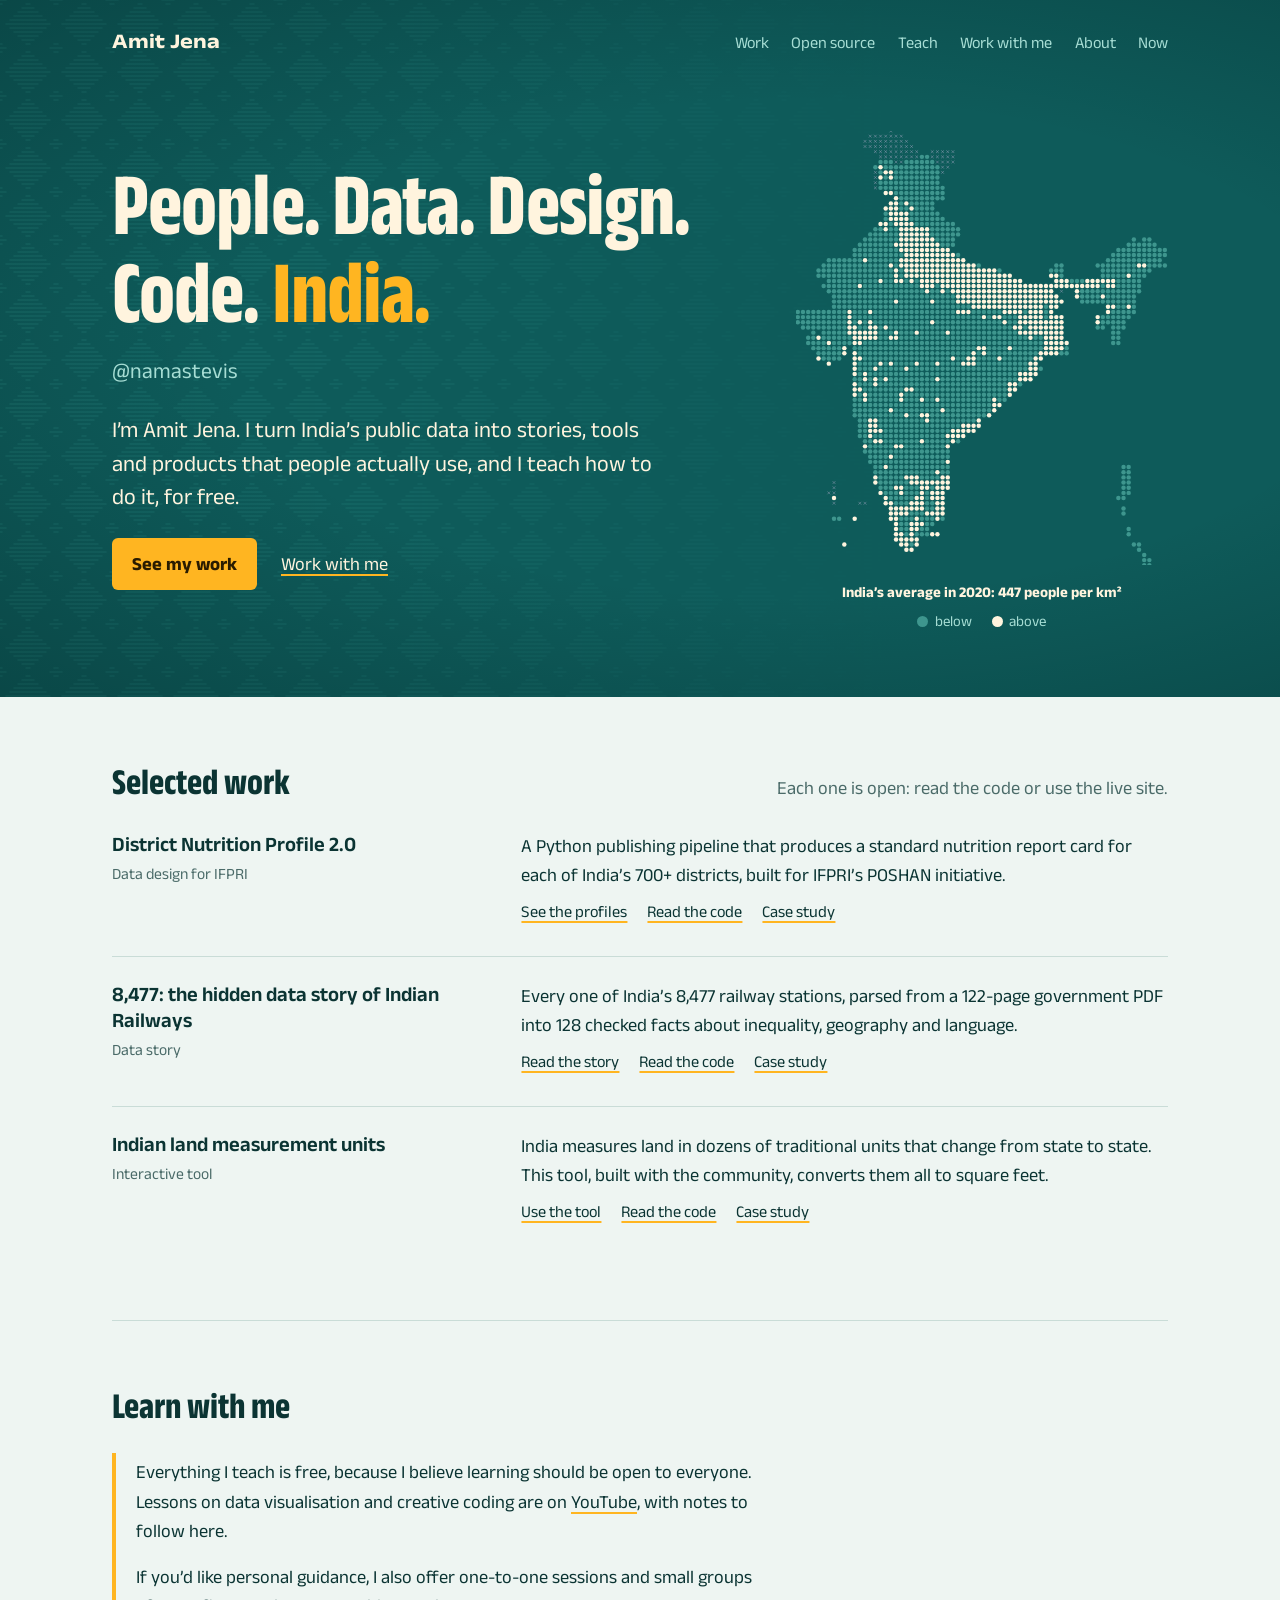
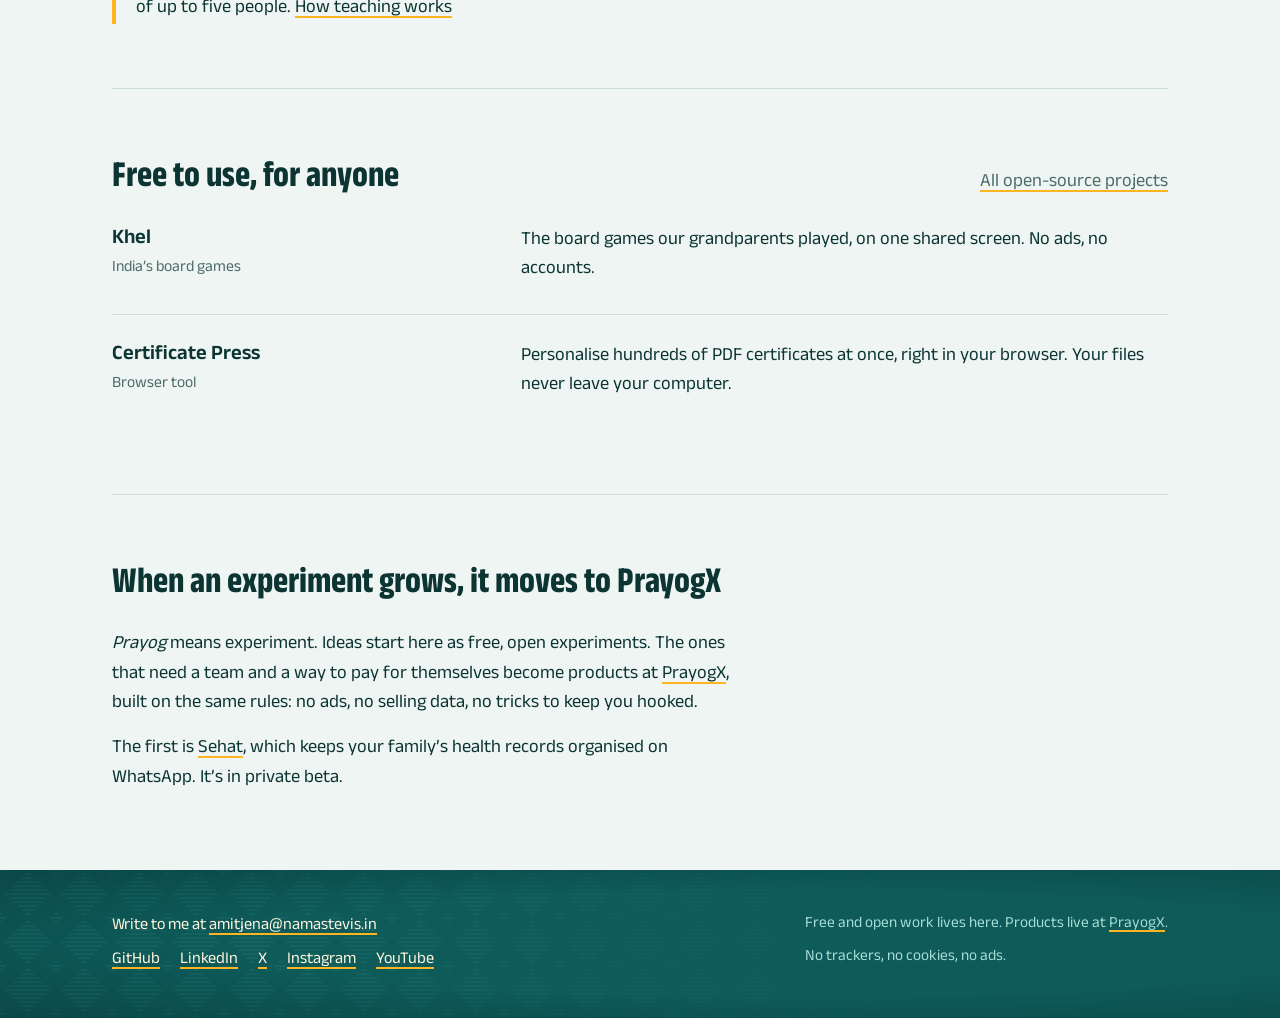
==== index.html @ 18522261 "First version of namastevis.in" ====
<!doctype html>
<html lang="en">
<head>
  <meta charset="utf-8">
  <meta name="viewport" content="width=device-width, initial-scale=1">
  <title>Amit Jena: People. Data. Design. Code. India.</title>
  <meta name="description" content="Amit Jena turns India’s public data into stories, tools and products people use, and teaches how to do it for free.">
  <link rel="canonical" href="https://namastevis.in/">
  <meta property="og:title" content="Amit Jena: People. Data. Design. Code. India.">
  <meta property="og:description" content="Amit Jena turns India’s public data into stories, tools and products people use, and teaches how to do it for free.">
  <meta property="og:type" content="website">
  <meta property="og:url" content="https://namastevis.in/">
  <meta property="og:image" content="https://namastevis.in/og-image.png">
  <meta name="twitter:card" content="summary_large_image">
  <meta name="twitter:site" content="@namastevis">
  <meta name="theme-color" content="#0E5B5A">
  <link rel="icon" href="/favicon.svg" type="image/svg+xml">
  <link rel="preconnect" href="https://fonts.googleapis.com">
  <link rel="preconnect" href="https://fonts.gstatic.com" crossorigin>
  <link href="https://fonts.googleapis.com/css2?family=Anek+Latin:wdth,wght@75..125,300..800&display=swap" rel="stylesheet">
  <link rel="stylesheet" href="/styles.css">
</head>
<body>
  <a class="skip" href="#main">Skip to content</a>
  <div class="band">
    <header class="wrap site-head">
      <a class="wordmark" href="/">Amit Jena</a>
      <nav class="site-nav" aria-label="Main">
      <a href="/work.html">Work</a>
      <a href="/open-source.html">Open source</a>
      <a href="/teach.html">Teach</a>
      <a href="/work-with-me.html">Work with me</a>
      <a href="/about.html">About</a>
      <a href="/now.html">Now</a>
      </nav>
    </header>
    <section class="wrap hero">
      <div>
        <h1>People. Data. Design. Code. <span class="india">India.</span></h1>
        <p class="handle">@namastevis</p>
        <p class="lead">I’m Amit Jena. I turn India’s public data into stories, tools and products that people actually use, and I teach how to do it, for free.</p>
        <p class="actions"><a class="button" href="/work.html">See my work</a> <a href="/work-with-me.html">Work with me</a></p>
      </div>
      <figure class="map-figure">
        <svg class="india-map" viewBox="0 0 2881 3355" role="img" aria-labelledby="map-title map-desc"><title id="map-title">India by population density</title><desc id="map-desc">India drawn as a grid of dots, each 40 by 40 kilometres. Light dots are places more crowded than India's 2020 average of 447 people per square kilometre; darker dots are less crowded. The Gangetic plain forms one long light band, with Kerala, the Tamil Nadu coast and the big cities as light spots elsewhere.</desc><g class="below"><circle cx="974" cy="200" r="17.2"/><circle cx="1014" cy="200" r="17.2"/><circle cx="654" cy="240" r="17.2"/><circle cx="694" cy="240" r="17.2"/><circle cx="734" cy="240" r="17.2"/><circle cx="854" cy="240" r="17.2"/><circle cx="894" cy="240" r="17.2"/><circle cx="934" cy="240" r="17.2"/><circle cx="974" cy="240" r="17.2"/><circle cx="1014" cy="240" r="17.2"/><circle cx="1054" cy="240" r="17.2"/><circle cx="614" cy="280" r="17.2"/><circle cx="694" cy="280" r="17.2"/><circle cx="734" cy="280" r="17.2"/><circle cx="774" cy="280" r="17.2"/><circle cx="814" cy="280" r="17.2"/><circle cx="854" cy="280" r="17.2"/><circle cx="894" cy="280" r="17.2"/><circle cx="934" cy="280" r="17.2"/><circle cx="974" cy="280" r="17.2"/><circle cx="1014" cy="280" r="17.2"/><circle cx="1054" cy="280" r="17.2"/><circle cx="1094" cy="280" r="17.2"/><circle cx="654" cy="320" r="17.2"/><circle cx="774" cy="320" r="17.2"/><circle cx="814" cy="320" r="17.2"/><circle cx="854" cy="320" r="17.2"/><circle cx="894" cy="320" r="17.2"/><circle cx="934" cy="320" r="17.2"/><circle cx="974" cy="320" r="17.2"/><circle cx="1014" cy="320" r="17.2"/><circle cx="1054" cy="320" r="17.2"/><circle cx="1094" cy="320" r="17.2"/><circle cx="694" cy="360" r="17.2"/><circle cx="774" cy="360" r="17.2"/><circle cx="814" cy="360" r="17.2"/><circle cx="854" cy="360" r="17.2"/><circle cx="894" cy="360" r="17.2"/><circle cx="934" cy="360" r="17.2"/><circle cx="974" cy="360" r="17.2"/><circle cx="1014" cy="360" r="17.2"/><circle cx="1054" cy="360" r="17.2"/><circle cx="1094" cy="360" r="17.2"/><circle cx="654" cy="400" r="17.2"/><circle cx="694" cy="400" r="17.2"/><circle cx="734" cy="400" r="17.2"/><circle cx="774" cy="400" r="17.2"/><circle cx="814" cy="400" r="17.2"/><circle cx="854" cy="400" r="17.2"/><circle cx="894" cy="400" r="17.2"/><circle cx="934" cy="400" r="17.2"/><circle cx="974" cy="400" r="17.2"/><circle cx="1014" cy="400" r="17.2"/><circle cx="1054" cy="400" r="17.2"/><circle cx="1094" cy="400" r="17.2"/><circle cx="654" cy="440" r="17.2"/><circle cx="694" cy="440" r="17.2"/><circle cx="734" cy="440" r="17.2"/><circle cx="774" cy="440" r="17.2"/><circle cx="814" cy="440" r="17.2"/><circle cx="854" cy="440" r="17.2"/><circle cx="894" cy="440" r="17.2"/><circle cx="934" cy="440" r="17.2"/><circle cx="974" cy="440" r="17.2"/><circle cx="1014" cy="440" r="17.2"/><circle cx="1054" cy="440" r="17.2"/><circle cx="1094" cy="440" r="17.2"/><circle cx="1134" cy="440" r="17.2"/><circle cx="774" cy="480" r="17.2"/><circle cx="814" cy="480" r="17.2"/><circle cx="854" cy="480" r="17.2"/><circle cx="894" cy="480" r="17.2"/><circle cx="934" cy="480" r="17.2"/><circle cx="974" cy="480" r="17.2"/><circle cx="1014" cy="480" r="17.2"/><circle cx="1054" cy="480" r="17.2"/><circle cx="1094" cy="480" r="17.2"/><circle cx="1134" cy="480" r="17.2"/><circle cx="814" cy="520" r="17.2"/><circle cx="854" cy="520" r="17.2"/><circle cx="894" cy="520" r="17.2"/><circle cx="934" cy="520" r="17.2"/><circle cx="974" cy="520" r="17.2"/><circle cx="1014" cy="520" r="17.2"/><circle cx="1054" cy="520" r="17.2"/><circle cx="1094" cy="520" r="17.2"/><circle cx="1134" cy="520" r="17.2"/><circle cx="814" cy="560" r="17.2"/><circle cx="894" cy="560" r="17.2"/><circle cx="934" cy="560" r="17.2"/><circle cx="974" cy="560" r="17.2"/><circle cx="1014" cy="560" r="17.2"/><circle cx="1054" cy="560" r="17.2"/><circle cx="814" cy="600" r="17.2"/><circle cx="854" cy="600" r="17.2"/><circle cx="934" cy="600" r="17.2"/><circle cx="974" cy="600" r="17.2"/><circle cx="1014" cy="600" r="17.2"/><circle cx="1054" cy="600" r="17.2"/><circle cx="694" cy="640" r="17.2"/><circle cx="894" cy="640" r="17.2"/><circle cx="934" cy="640" r="17.2"/><circle cx="974" cy="640" r="17.2"/><circle cx="1014" cy="640" r="17.2"/><circle cx="1054" cy="640" r="17.2"/><circle cx="1094" cy="640" r="17.2"/><circle cx="694" cy="680" r="17.2"/><circle cx="894" cy="680" r="17.2"/><circle cx="934" cy="680" r="17.2"/><circle cx="974" cy="680" r="17.2"/><circle cx="1014" cy="680" r="17.2"/><circle cx="1054" cy="680" r="17.2"/><circle cx="1094" cy="680" r="17.2"/><circle cx="1134" cy="680" r="17.2"/><circle cx="734" cy="720" r="17.2"/><circle cx="934" cy="720" r="17.2"/><circle cx="974" cy="720" r="17.2"/><circle cx="1014" cy="720" r="17.2"/><circle cx="1054" cy="720" r="17.2"/><circle cx="1094" cy="720" r="17.2"/><circle cx="1134" cy="720" r="17.2"/><circle cx="1174" cy="720" r="17.2"/><circle cx="1214" cy="720" r="17.2"/><circle cx="614" cy="760" r="17.2"/><circle cx="654" cy="760" r="17.2"/><circle cx="734" cy="760" r="17.2"/><circle cx="774" cy="760" r="17.2"/><circle cx="1054" cy="760" r="17.2"/><circle cx="1094" cy="760" r="17.2"/><circle cx="1134" cy="760" r="17.2"/><circle cx="1174" cy="760" r="17.2"/><circle cx="1214" cy="760" r="17.2"/><circle cx="1254" cy="760" r="17.2"/><circle cx="574" cy="800" r="17.2"/><circle cx="614" cy="800" r="17.2"/><circle cx="654" cy="800" r="17.2"/><circle cx="694" cy="800" r="17.2"/><circle cx="734" cy="800" r="17.2"/><circle cx="774" cy="800" r="17.2"/><circle cx="1054" cy="800" r="17.2"/><circle cx="1094" cy="800" r="17.2"/><circle cx="1134" cy="800" r="17.2"/><circle cx="1174" cy="800" r="17.2"/><circle cx="1214" cy="800" r="17.2"/><circle cx="1254" cy="800" r="17.2"/><circle cx="534" cy="840" r="17.2"/><circle cx="574" cy="840" r="17.2"/><circle cx="614" cy="840" r="17.2"/><circle cx="654" cy="840" r="17.2"/><circle cx="694" cy="840" r="17.2"/><circle cx="734" cy="840" r="17.2"/><circle cx="774" cy="840" r="17.2"/><circle cx="1094" cy="840" r="17.2"/><circle cx="1134" cy="840" r="17.2"/><circle cx="1174" cy="840" r="17.2"/><circle cx="1214" cy="840" r="17.2"/><circle cx="2614" cy="840" r="17.2"/><circle cx="2694" cy="840" r="17.2"/><circle cx="2734" cy="840" r="17.2"/><circle cx="494" cy="880" r="17.2"/><circle cx="534" cy="880" r="17.2"/><circle cx="574" cy="880" r="17.2"/><circle cx="614" cy="880" r="17.2"/><circle cx="654" cy="880" r="17.2"/><circle cx="694" cy="880" r="17.2"/><circle cx="734" cy="880" r="17.2"/><circle cx="1134" cy="880" r="17.2"/><circle cx="1174" cy="880" r="17.2"/><circle cx="1214" cy="880" r="17.2"/><circle cx="2574" cy="880" r="17.2"/><circle cx="2614" cy="880" r="17.2"/><circle cx="2654" cy="880" r="17.2"/><circle cx="2694" cy="880" r="17.2"/><circle cx="2734" cy="880" r="17.2"/><circle cx="2774" cy="880" r="17.2"/><circle cx="454" cy="920" r="17.2"/><circle cx="494" cy="920" r="17.2"/><circle cx="534" cy="920" r="17.2"/><circle cx="574" cy="920" r="17.2"/><circle cx="614" cy="920" r="17.2"/><circle cx="654" cy="920" r="17.2"/><circle cx="694" cy="920" r="17.2"/><circle cx="734" cy="920" r="17.2"/><circle cx="774" cy="920" r="17.2"/><circle cx="2494" cy="920" r="17.2"/><circle cx="2534" cy="920" r="17.2"/><circle cx="2574" cy="920" r="17.2"/><circle cx="2614" cy="920" r="17.2"/><circle cx="2654" cy="920" r="17.2"/><circle cx="2694" cy="920" r="17.2"/><circle cx="2734" cy="920" r="17.2"/><circle cx="2774" cy="920" r="17.2"/><circle cx="2814" cy="920" r="17.2"/><circle cx="2854" cy="920" r="17.2"/><circle cx="454" cy="960" r="17.2"/><circle cx="494" cy="960" r="17.2"/><circle cx="534" cy="960" r="17.2"/><circle cx="574" cy="960" r="17.2"/><circle cx="614" cy="960" r="17.2"/><circle cx="654" cy="960" r="17.2"/><circle cx="694" cy="960" r="17.2"/><circle cx="734" cy="960" r="17.2"/><circle cx="774" cy="960" r="17.2"/><circle cx="814" cy="960" r="17.2"/><circle cx="1254" cy="960" r="17.2"/><circle cx="2454" cy="960" r="17.2"/><circle cx="2494" cy="960" r="17.2"/><circle cx="2534" cy="960" r="17.2"/><circle cx="2574" cy="960" r="17.2"/><circle cx="2614" cy="960" r="17.2"/><circle cx="2654" cy="960" r="17.2"/><circle cx="2694" cy="960" r="17.2"/><circle cx="2734" cy="960" r="17.2"/><circle cx="2774" cy="960" r="17.2"/><circle cx="2814" cy="960" r="17.2"/><circle cx="2854" cy="960" r="17.2"/><circle cx="254" cy="1000" r="17.2"/><circle cx="294" cy="1000" r="17.2"/><circle cx="334" cy="1000" r="17.2"/><circle cx="374" cy="1000" r="17.2"/><circle cx="414" cy="1000" r="17.2"/><circle cx="454" cy="1000" r="17.2"/><circle cx="494" cy="1000" r="17.2"/><circle cx="574" cy="1000" r="17.2"/><circle cx="614" cy="1000" r="17.2"/><circle cx="654" cy="1000" r="17.2"/><circle cx="694" cy="1000" r="17.2"/><circle cx="734" cy="1000" r="17.2"/><circle cx="774" cy="1000" r="17.2"/><circle cx="2414" cy="1000" r="17.2"/><circle cx="2454" cy="1000" r="17.2"/><circle cx="2494" cy="1000" r="17.2"/><circle cx="2534" cy="1000" r="17.2"/><circle cx="2574" cy="1000" r="17.2"/><circle cx="2614" cy="1000" r="17.2"/><circle cx="2654" cy="1000" r="17.2"/><circle cx="2694" cy="1000" r="17.2"/><circle cx="2734" cy="1000" r="17.2"/><circle cx="2774" cy="1000" r="17.2"/><circle cx="2814" cy="1000" r="17.2"/><circle cx="214" cy="1040" r="17.2"/><circle cx="254" cy="1040" r="17.2"/><circle cx="294" cy="1040" r="17.2"/><circle cx="334" cy="1040" r="17.2"/><circle cx="374" cy="1040" r="17.2"/><circle cx="414" cy="1040" r="17.2"/><circle cx="454" cy="1040" r="17.2"/><circle cx="494" cy="1040" r="17.2"/><circle cx="534" cy="1040" r="17.2"/><circle cx="574" cy="1040" r="17.2"/><circle cx="614" cy="1040" r="17.2"/><circle cx="654" cy="1040" r="17.2"/><circle cx="694" cy="1040" r="17.2"/><circle cx="774" cy="1040" r="17.2"/><circle cx="1414" cy="1040" r="17.2"/><circle cx="2014" cy="1040" r="17.2"/><circle cx="2054" cy="1040" r="17.2"/><circle cx="2334" cy="1040" r="17.2"/><circle cx="2374" cy="1040" r="17.2"/><circle cx="2414" cy="1040" r="17.2"/><circle cx="2454" cy="1040" r="17.2"/><circle cx="2494" cy="1040" r="17.2"/><circle cx="2534" cy="1040" r="17.2"/><circle cx="2574" cy="1040" r="17.2"/><circle cx="2614" cy="1040" r="17.2"/><circle cx="2734" cy="1040" r="17.2"/><circle cx="2774" cy="1040" r="17.2"/><circle cx="2814" cy="1040" r="17.2"/><circle cx="2854" cy="1040" r="17.2"/><circle cx="174" cy="1080" r="17.2"/><circle cx="214" cy="1080" r="17.2"/><circle cx="254" cy="1080" r="17.2"/><circle cx="294" cy="1080" r="17.2"/><circle cx="334" cy="1080" r="17.2"/><circle cx="374" cy="1080" r="17.2"/><circle cx="414" cy="1080" r="17.2"/><circle cx="454" cy="1080" r="17.2"/><circle cx="494" cy="1080" r="17.2"/><circle cx="534" cy="1080" r="17.2"/><circle cx="574" cy="1080" r="17.2"/><circle cx="614" cy="1080" r="17.2"/><circle cx="654" cy="1080" r="17.2"/><circle cx="694" cy="1080" r="17.2"/><circle cx="734" cy="1080" r="17.2"/><circle cx="814" cy="1080" r="17.2"/><circle cx="1574" cy="1080" r="17.2"/><circle cx="1974" cy="1080" r="17.2"/><circle cx="2014" cy="1080" r="17.2"/><circle cx="2054" cy="1080" r="17.2"/><circle cx="2374" cy="1080" r="17.2"/><circle cx="2414" cy="1080" r="17.2"/><circle cx="2454" cy="1080" r="17.2"/><circle cx="2494" cy="1080" r="17.2"/><circle cx="2534" cy="1080" r="17.2"/><circle cx="2574" cy="1080" r="17.2"/><circle cx="2614" cy="1080" r="17.2"/><circle cx="2654" cy="1080" r="17.2"/><circle cx="2694" cy="1080" r="17.2"/><circle cx="2734" cy="1080" r="17.2"/><circle cx="174" cy="1120" r="17.2"/><circle cx="214" cy="1120" r="17.2"/><circle cx="254" cy="1120" r="17.2"/><circle cx="294" cy="1120" r="17.2"/><circle cx="334" cy="1120" r="17.2"/><circle cx="374" cy="1120" r="17.2"/><circle cx="414" cy="1120" r="17.2"/><circle cx="454" cy="1120" r="17.2"/><circle cx="494" cy="1120" r="17.2"/><circle cx="534" cy="1120" r="17.2"/><circle cx="574" cy="1120" r="17.2"/><circle cx="614" cy="1120" r="17.2"/><circle cx="654" cy="1120" r="17.2"/><circle cx="694" cy="1120" r="17.2"/><circle cx="734" cy="1120" r="17.2"/><circle cx="814" cy="1120" r="17.2"/><circle cx="2054" cy="1120" r="17.2"/><circle cx="2374" cy="1120" r="17.2"/><circle cx="2414" cy="1120" r="17.2"/><circle cx="2454" cy="1120" r="17.2"/><circle cx="2494" cy="1120" r="17.2"/><circle cx="2534" cy="1120" r="17.2"/><circle cx="2614" cy="1120" r="17.2"/><circle cx="2654" cy="1120" r="17.2"/><circle cx="2694" cy="1120" r="17.2"/><circle cx="254" cy="1160" r="17.2"/><circle cx="294" cy="1160" r="17.2"/><circle cx="334" cy="1160" r="17.2"/><circle cx="374" cy="1160" r="17.2"/><circle cx="414" cy="1160" r="17.2"/><circle cx="454" cy="1160" r="17.2"/><circle cx="494" cy="1160" r="17.2"/><circle cx="534" cy="1160" r="17.2"/><circle cx="574" cy="1160" r="17.2"/><circle cx="614" cy="1160" r="17.2"/><circle cx="694" cy="1160" r="17.2"/><circle cx="734" cy="1160" r="17.2"/><circle cx="854" cy="1160" r="17.2"/><circle cx="934" cy="1160" r="17.2"/><circle cx="2134" cy="1160" r="17.2"/><circle cx="2174" cy="1160" r="17.2"/><circle cx="2214" cy="1160" r="17.2"/><circle cx="2494" cy="1160" r="17.2"/><circle cx="2534" cy="1160" r="17.2"/><circle cx="2574" cy="1160" r="17.2"/><circle cx="2614" cy="1160" r="17.2"/><circle cx="2654" cy="1160" r="17.2"/><circle cx="214" cy="1200" r="17.2"/><circle cx="254" cy="1200" r="17.2"/><circle cx="294" cy="1200" r="17.2"/><circle cx="334" cy="1200" r="17.2"/><circle cx="374" cy="1200" r="17.2"/><circle cx="414" cy="1200" r="17.2"/><circle cx="454" cy="1200" r="17.2"/><circle cx="534" cy="1200" r="17.2"/><circle cx="574" cy="1200" r="17.2"/><circle cx="614" cy="1200" r="17.2"/><circle cx="654" cy="1200" r="17.2"/><circle cx="694" cy="1200" r="17.2"/><circle cx="734" cy="1200" r="17.2"/><circle cx="774" cy="1200" r="17.2"/><circle cx="814" cy="1200" r="17.2"/><circle cx="854" cy="1200" r="17.2"/><circle cx="894" cy="1200" r="17.2"/><circle cx="934" cy="1200" r="17.2"/><circle cx="1094" cy="1200" r="17.2"/><circle cx="2374" cy="1200" r="17.2"/><circle cx="2494" cy="1200" r="17.2"/><circle cx="2534" cy="1200" r="17.2"/><circle cx="2574" cy="1200" r="17.2"/><circle cx="2614" cy="1200" r="17.2"/><circle cx="2654" cy="1200" r="17.2"/><circle cx="254" cy="1240" r="17.2"/><circle cx="294" cy="1240" r="17.2"/><circle cx="334" cy="1240" r="17.2"/><circle cx="374" cy="1240" r="17.2"/><circle cx="414" cy="1240" r="17.2"/><circle cx="454" cy="1240" r="17.2"/><circle cx="494" cy="1240" r="17.2"/><circle cx="534" cy="1240" r="17.2"/><circle cx="574" cy="1240" r="17.2"/><circle cx="614" cy="1240" r="17.2"/><circle cx="654" cy="1240" r="17.2"/><circle cx="694" cy="1240" r="17.2"/><circle cx="734" cy="1240" r="17.2"/><circle cx="774" cy="1240" r="17.2"/><circle cx="814" cy="1240" r="17.2"/><circle cx="854" cy="1240" r="17.2"/><circle cx="894" cy="1240" r="17.2"/><circle cx="934" cy="1240" r="17.2"/><circle cx="974" cy="1240" r="17.2"/><circle cx="1054" cy="1240" r="17.2"/><circle cx="1094" cy="1240" r="17.2"/><circle cx="1174" cy="1240" r="17.2"/><circle cx="2214" cy="1240" r="17.2"/><circle cx="2254" cy="1240" r="17.2"/><circle cx="2294" cy="1240" r="17.2"/><circle cx="2334" cy="1240" r="17.2"/><circle cx="2374" cy="1240" r="17.2"/><circle cx="2414" cy="1240" r="17.2"/><circle cx="2454" cy="1240" r="17.2"/><circle cx="2494" cy="1240" r="17.2"/><circle cx="2534" cy="1240" r="17.2"/><circle cx="2574" cy="1240" r="17.2"/><circle cx="2614" cy="1240" r="17.2"/><circle cx="2654" cy="1240" r="17.2"/><circle cx="294" cy="1280" r="17.2"/><circle cx="334" cy="1280" r="17.2"/><circle cx="374" cy="1280" r="17.2"/><circle cx="414" cy="1280" r="17.2"/><circle cx="454" cy="1280" r="17.2"/><circle cx="494" cy="1280" r="17.2"/><circle cx="534" cy="1280" r="17.2"/><circle cx="574" cy="1280" r="17.2"/><circle cx="614" cy="1280" r="17.2"/><circle cx="654" cy="1280" r="17.2"/><circle cx="694" cy="1280" r="17.2"/><circle cx="734" cy="1280" r="17.2"/><circle cx="774" cy="1280" r="17.2"/><circle cx="814" cy="1280" r="17.2"/><circle cx="854" cy="1280" r="17.2"/><circle cx="894" cy="1280" r="17.2"/><circle cx="934" cy="1280" r="17.2"/><circle cx="974" cy="1280" r="17.2"/><circle cx="1014" cy="1280" r="17.2"/><circle cx="1054" cy="1280" r="17.2"/><circle cx="1094" cy="1280" r="17.2"/><circle cx="1134" cy="1280" r="17.2"/><circle cx="1174" cy="1280" r="17.2"/><circle cx="1214" cy="1280" r="17.2"/><circle cx="2214" cy="1280" r="17.2"/><circle cx="2254" cy="1280" r="17.2"/><circle cx="2294" cy="1280" r="17.2"/><circle cx="2334" cy="1280" r="17.2"/><circle cx="2414" cy="1280" r="17.2"/><circle cx="2454" cy="1280" r="17.2"/><circle cx="2494" cy="1280" r="17.2"/><circle cx="2534" cy="1280" r="17.2"/><circle cx="2574" cy="1280" r="17.2"/><circle cx="2614" cy="1280" r="17.2"/><circle cx="294" cy="1320" r="17.2"/><circle cx="334" cy="1320" r="17.2"/><circle cx="374" cy="1320" r="17.2"/><circle cx="414" cy="1320" r="17.2"/><circle cx="454" cy="1320" r="17.2"/><circle cx="494" cy="1320" r="17.2"/><circle cx="534" cy="1320" r="17.2"/><circle cx="574" cy="1320" r="17.2"/><circle cx="614" cy="1320" r="17.2"/><circle cx="654" cy="1320" r="17.2"/><circle cx="694" cy="1320" r="17.2"/><circle cx="734" cy="1320" r="17.2"/><circle cx="814" cy="1320" r="17.2"/><circle cx="854" cy="1320" r="17.2"/><circle cx="894" cy="1320" r="17.2"/><circle cx="934" cy="1320" r="17.2"/><circle cx="974" cy="1320" r="17.2"/><circle cx="1014" cy="1320" r="17.2"/><circle cx="1094" cy="1320" r="17.2"/><circle cx="1134" cy="1320" r="17.2"/><circle cx="1174" cy="1320" r="17.2"/><circle cx="1214" cy="1320" r="17.2"/><circle cx="2214" cy="1320" r="17.2"/><circle cx="2254" cy="1320" r="17.2"/><circle cx="2294" cy="1320" r="17.2"/><circle cx="2334" cy="1320" r="17.2"/><circle cx="2374" cy="1320" r="17.2"/><circle cx="2414" cy="1320" r="17.2"/><circle cx="2454" cy="1320" r="17.2"/><circle cx="2494" cy="1320" r="17.2"/><circle cx="2534" cy="1320" r="17.2"/><circle cx="2574" cy="1320" r="17.2"/><circle cx="2614" cy="1320" r="17.2"/><circle cx="294" cy="1360" r="17.2"/><circle cx="334" cy="1360" r="17.2"/><circle cx="374" cy="1360" r="17.2"/><circle cx="414" cy="1360" r="17.2"/><circle cx="454" cy="1360" r="17.2"/><circle cx="494" cy="1360" r="17.2"/><circle cx="534" cy="1360" r="17.2"/><circle cx="574" cy="1360" r="17.2"/><circle cx="614" cy="1360" r="17.2"/><circle cx="654" cy="1360" r="17.2"/><circle cx="694" cy="1360" r="17.2"/><circle cx="734" cy="1360" r="17.2"/><circle cx="774" cy="1360" r="17.2"/><circle cx="814" cy="1360" r="17.2"/><circle cx="854" cy="1360" r="17.2"/><circle cx="894" cy="1360" r="17.2"/><circle cx="934" cy="1360" r="17.2"/><circle cx="974" cy="1360" r="17.2"/><circle cx="1014" cy="1360" r="17.2"/><circle cx="1054" cy="1360" r="17.2"/><circle cx="1094" cy="1360" r="17.2"/><circle cx="1134" cy="1360" r="17.2"/><circle cx="1174" cy="1360" r="17.2"/><circle cx="1214" cy="1360" r="17.2"/><circle cx="1254" cy="1360" r="17.2"/><circle cx="1294" cy="1360" r="17.2"/><circle cx="1334" cy="1360" r="17.2"/><circle cx="1934" cy="1360" r="17.2"/><circle cx="2494" cy="1360" r="17.2"/><circle cx="2534" cy="1360" r="17.2"/><circle cx="2614" cy="1360" r="17.2"/><circle cx="14" cy="1400" r="17.2"/><circle cx="54" cy="1400" r="17.2"/><circle cx="94" cy="1400" r="17.2"/><circle cx="134" cy="1400" r="17.2"/><circle cx="174" cy="1400" r="17.2"/><circle cx="214" cy="1400" r="17.2"/><circle cx="254" cy="1400" r="17.2"/><circle cx="294" cy="1400" r="17.2"/><circle cx="334" cy="1400" r="17.2"/><circle cx="374" cy="1400" r="17.2"/><circle cx="454" cy="1400" r="17.2"/><circle cx="494" cy="1400" r="17.2"/><circle cx="534" cy="1400" r="17.2"/><circle cx="614" cy="1400" r="17.2"/><circle cx="654" cy="1400" r="17.2"/><circle cx="694" cy="1400" r="17.2"/><circle cx="734" cy="1400" r="17.2"/><circle cx="774" cy="1400" r="17.2"/><circle cx="814" cy="1400" r="17.2"/><circle cx="854" cy="1400" r="17.2"/><circle cx="894" cy="1400" r="17.2"/><circle cx="934" cy="1400" r="17.2"/><circle cx="974" cy="1400" r="17.2"/><circle cx="1014" cy="1400" r="17.2"/><circle cx="1054" cy="1400" r="17.2"/><circle cx="1094" cy="1400" r="17.2"/><circle cx="1134" cy="1400" r="17.2"/><circle cx="1174" cy="1400" r="17.2"/><circle cx="1214" cy="1400" r="17.2"/><circle cx="1374" cy="1400" r="17.2"/><circle cx="1414" cy="1400" r="17.2"/><circle cx="1454" cy="1400" r="17.2"/><circle cx="1494" cy="1400" r="17.2"/><circle cx="1534" cy="1400" r="17.2"/><circle cx="1574" cy="1400" r="17.2"/><circle cx="1774" cy="1400" r="17.2"/><circle cx="1934" cy="1400" r="17.2"/><circle cx="2454" cy="1400" r="17.2"/><circle cx="2494" cy="1400" r="17.2"/><circle cx="2534" cy="1400" r="17.2"/><circle cx="2574" cy="1400" r="17.2"/><circle cx="2614" cy="1400" r="17.2"/><circle cx="14" cy="1440" r="17.2"/><circle cx="54" cy="1440" r="17.2"/><circle cx="94" cy="1440" r="17.2"/><circle cx="134" cy="1440" r="17.2"/><circle cx="174" cy="1440" r="17.2"/><circle cx="214" cy="1440" r="17.2"/><circle cx="254" cy="1440" r="17.2"/><circle cx="294" cy="1440" r="17.2"/><circle cx="334" cy="1440" r="17.2"/><circle cx="374" cy="1440" r="17.2"/><circle cx="454" cy="1440" r="17.2"/><circle cx="494" cy="1440" r="17.2"/><circle cx="534" cy="1440" r="17.2"/><circle cx="574" cy="1440" r="17.2"/><circle cx="614" cy="1440" r="17.2"/><circle cx="654" cy="1440" r="17.2"/><circle cx="694" cy="1440" r="17.2"/><circle cx="734" cy="1440" r="17.2"/><circle cx="774" cy="1440" r="17.2"/><circle cx="814" cy="1440" r="17.2"/><circle cx="854" cy="1440" r="17.2"/><circle cx="894" cy="1440" r="17.2"/><circle cx="934" cy="1440" r="17.2"/><circle cx="974" cy="1440" r="17.2"/><circle cx="1014" cy="1440" r="17.2"/><circle cx="1054" cy="1440" r="17.2"/><circle cx="1094" cy="1440" r="17.2"/><circle cx="1134" cy="1440" r="17.2"/><circle cx="1174" cy="1440" r="17.2"/><circle cx="1214" cy="1440" r="17.2"/><circle cx="1254" cy="1440" r="17.2"/><circle cx="1294" cy="1440" r="17.2"/><circle cx="1334" cy="1440" r="17.2"/><circle cx="1374" cy="1440" r="17.2"/><circle cx="1414" cy="1440" r="17.2"/><circle cx="1494" cy="1440" r="17.2"/><circle cx="1614" cy="1440" r="17.2"/><circle cx="1654" cy="1440" r="17.2"/><circle cx="1694" cy="1440" r="17.2"/><circle cx="1934" cy="1440" r="17.2"/><circle cx="2374" cy="1440" r="17.2"/><circle cx="2414" cy="1440" r="17.2"/><circle cx="2454" cy="1440" r="17.2"/><circle cx="2494" cy="1440" r="17.2"/><circle cx="2534" cy="1440" r="17.2"/><circle cx="2574" cy="1440" r="17.2"/><circle cx="14" cy="1480" r="17.2"/><circle cx="54" cy="1480" r="17.2"/><circle cx="94" cy="1480" r="17.2"/><circle cx="134" cy="1480" r="17.2"/><circle cx="174" cy="1480" r="17.2"/><circle cx="214" cy="1480" r="17.2"/><circle cx="254" cy="1480" r="17.2"/><circle cx="294" cy="1480" r="17.2"/><circle cx="334" cy="1480" r="17.2"/><circle cx="374" cy="1480" r="17.2"/><circle cx="454" cy="1480" r="17.2"/><circle cx="534" cy="1480" r="17.2"/><circle cx="614" cy="1480" r="17.2"/><circle cx="654" cy="1480" r="17.2"/><circle cx="694" cy="1480" r="17.2"/><circle cx="734" cy="1480" r="17.2"/><circle cx="774" cy="1480" r="17.2"/><circle cx="814" cy="1480" r="17.2"/><circle cx="854" cy="1480" r="17.2"/><circle cx="894" cy="1480" r="17.2"/><circle cx="934" cy="1480" r="17.2"/><circle cx="974" cy="1480" r="17.2"/><circle cx="1014" cy="1480" r="17.2"/><circle cx="1094" cy="1480" r="17.2"/><circle cx="1134" cy="1480" r="17.2"/><circle cx="1174" cy="1480" r="17.2"/><circle cx="1214" cy="1480" r="17.2"/><circle cx="1254" cy="1480" r="17.2"/><circle cx="1294" cy="1480" r="17.2"/><circle cx="1334" cy="1480" r="17.2"/><circle cx="1374" cy="1480" r="17.2"/><circle cx="1414" cy="1480" r="17.2"/><circle cx="1454" cy="1480" r="17.2"/><circle cx="1494" cy="1480" r="17.2"/><circle cx="1534" cy="1480" r="17.2"/><circle cx="1574" cy="1480" r="17.2"/><circle cx="1654" cy="1480" r="17.2"/><circle cx="1694" cy="1480" r="17.2"/><circle cx="2374" cy="1480" r="17.2"/><circle cx="2414" cy="1480" r="17.2"/><circle cx="2454" cy="1480" r="17.2"/><circle cx="2494" cy="1480" r="17.2"/><circle cx="2534" cy="1480" r="17.2"/><circle cx="54" cy="1520" r="17.2"/><circle cx="94" cy="1520" r="17.2"/><circle cx="134" cy="1520" r="17.2"/><circle cx="174" cy="1520" r="17.2"/><circle cx="214" cy="1520" r="17.2"/><circle cx="254" cy="1520" r="17.2"/><circle cx="294" cy="1520" r="17.2"/><circle cx="334" cy="1520" r="17.2"/><circle cx="374" cy="1520" r="17.2"/><circle cx="494" cy="1520" r="17.2"/><circle cx="534" cy="1520" r="17.2"/><circle cx="654" cy="1520" r="17.2"/><circle cx="734" cy="1520" r="17.2"/><circle cx="774" cy="1520" r="17.2"/><circle cx="814" cy="1520" r="17.2"/><circle cx="854" cy="1520" r="17.2"/><circle cx="894" cy="1520" r="17.2"/><circle cx="934" cy="1520" r="17.2"/><circle cx="974" cy="1520" r="17.2"/><circle cx="1014" cy="1520" r="17.2"/><circle cx="1054" cy="1520" r="17.2"/><circle cx="1094" cy="1520" r="17.2"/><circle cx="1134" cy="1520" r="17.2"/><circle cx="1174" cy="1520" r="17.2"/><circle cx="1214" cy="1520" r="17.2"/><circle cx="1254" cy="1520" r="17.2"/><circle cx="1294" cy="1520" r="17.2"/><circle cx="1334" cy="1520" r="17.2"/><circle cx="1374" cy="1520" r="17.2"/><circle cx="1414" cy="1520" r="17.2"/><circle cx="1454" cy="1520" r="17.2"/><circle cx="1494" cy="1520" r="17.2"/><circle cx="1534" cy="1520" r="17.2"/><circle cx="1574" cy="1520" r="17.2"/><circle cx="1614" cy="1520" r="17.2"/><circle cx="1654" cy="1520" r="17.2"/><circle cx="1774" cy="1520" r="17.2"/><circle cx="2334" cy="1520" r="17.2"/><circle cx="2374" cy="1520" r="17.2"/><circle cx="2454" cy="1520" r="17.2"/><circle cx="2494" cy="1520" r="17.2"/><circle cx="2534" cy="1520" r="17.2"/><circle cx="134" cy="1560" r="17.2"/><circle cx="214" cy="1560" r="17.2"/><circle cx="254" cy="1560" r="17.2"/><circle cx="294" cy="1560" r="17.2"/><circle cx="334" cy="1560" r="17.2"/><circle cx="374" cy="1560" r="17.2"/><circle cx="654" cy="1560" r="17.2"/><circle cx="694" cy="1560" r="17.2"/><circle cx="734" cy="1560" r="17.2"/><circle cx="814" cy="1560" r="17.2"/><circle cx="854" cy="1560" r="17.2"/><circle cx="894" cy="1560" r="17.2"/><circle cx="974" cy="1560" r="17.2"/><circle cx="1014" cy="1560" r="17.2"/><circle cx="1054" cy="1560" r="17.2"/><circle cx="1094" cy="1560" r="17.2"/><circle cx="1134" cy="1560" r="17.2"/><circle cx="1214" cy="1560" r="17.2"/><circle cx="1254" cy="1560" r="17.2"/><circle cx="1294" cy="1560" r="17.2"/><circle cx="1334" cy="1560" r="17.2"/><circle cx="1374" cy="1560" r="17.2"/><circle cx="1414" cy="1560" r="17.2"/><circle cx="1454" cy="1560" r="17.2"/><circle cx="1494" cy="1560" r="17.2"/><circle cx="1534" cy="1560" r="17.2"/><circle cx="1574" cy="1560" r="17.2"/><circle cx="1614" cy="1560" r="17.2"/><circle cx="1654" cy="1560" r="17.2"/><circle cx="1694" cy="1560" r="17.2"/><circle cx="2454" cy="1560" r="17.2"/><circle cx="2494" cy="1560" r="17.2"/><circle cx="94" cy="1600" r="17.2"/><circle cx="134" cy="1600" r="17.2"/><circle cx="214" cy="1600" r="17.2"/><circle cx="254" cy="1600" r="17.2"/><circle cx="294" cy="1600" r="17.2"/><circle cx="334" cy="1600" r="17.2"/><circle cx="374" cy="1600" r="17.2"/><circle cx="414" cy="1600" r="17.2"/><circle cx="654" cy="1600" r="17.2"/><circle cx="694" cy="1600" r="17.2"/><circle cx="814" cy="1600" r="17.2"/><circle cx="854" cy="1600" r="17.2"/><circle cx="894" cy="1600" r="17.2"/><circle cx="934" cy="1600" r="17.2"/><circle cx="974" cy="1600" r="17.2"/><circle cx="1014" cy="1600" r="17.2"/><circle cx="1054" cy="1600" r="17.2"/><circle cx="1094" cy="1600" r="17.2"/><circle cx="1134" cy="1600" r="17.2"/><circle cx="1174" cy="1600" r="17.2"/><circle cx="1214" cy="1600" r="17.2"/><circle cx="1254" cy="1600" r="17.2"/><circle cx="1294" cy="1600" r="17.2"/><circle cx="1334" cy="1600" r="17.2"/><circle cx="1374" cy="1600" r="17.2"/><circle cx="1414" cy="1600" r="17.2"/><circle cx="1454" cy="1600" r="17.2"/><circle cx="1494" cy="1600" r="17.2"/><circle cx="1534" cy="1600" r="17.2"/><circle cx="1574" cy="1600" r="17.2"/><circle cx="1614" cy="1600" r="17.2"/><circle cx="1654" cy="1600" r="17.2"/><circle cx="1694" cy="1600" r="17.2"/><circle cx="1734" cy="1600" r="17.2"/><circle cx="1774" cy="1600" r="17.2"/><circle cx="1854" cy="1600" r="17.2"/><circle cx="1894" cy="1600" r="17.2"/><circle cx="2454" cy="1600" r="17.2"/><circle cx="2494" cy="1600" r="17.2"/><circle cx="94" cy="1640" r="17.2"/><circle cx="134" cy="1640" r="17.2"/><circle cx="174" cy="1640" r="17.2"/><circle cx="214" cy="1640" r="17.2"/><circle cx="294" cy="1640" r="17.2"/><circle cx="334" cy="1640" r="17.2"/><circle cx="374" cy="1640" r="17.2"/><circle cx="414" cy="1640" r="17.2"/><circle cx="534" cy="1640" r="17.2"/><circle cx="574" cy="1640" r="17.2"/><circle cx="614" cy="1640" r="17.2"/><circle cx="654" cy="1640" r="17.2"/><circle cx="694" cy="1640" r="17.2"/><circle cx="734" cy="1640" r="17.2"/><circle cx="774" cy="1640" r="17.2"/><circle cx="814" cy="1640" r="17.2"/><circle cx="854" cy="1640" r="17.2"/><circle cx="894" cy="1640" r="17.2"/><circle cx="934" cy="1640" r="17.2"/><circle cx="974" cy="1640" r="17.2"/><circle cx="1014" cy="1640" r="17.2"/><circle cx="1054" cy="1640" r="17.2"/><circle cx="1094" cy="1640" r="17.2"/><circle cx="1134" cy="1640" r="17.2"/><circle cx="1174" cy="1640" r="17.2"/><circle cx="1214" cy="1640" r="17.2"/><circle cx="1254" cy="1640" r="17.2"/><circle cx="1294" cy="1640" r="17.2"/><circle cx="1334" cy="1640" r="17.2"/><circle cx="1374" cy="1640" r="17.2"/><circle cx="1414" cy="1640" r="17.2"/><circle cx="1454" cy="1640" r="17.2"/><circle cx="1494" cy="1640" r="17.2"/><circle cx="1534" cy="1640" r="17.2"/><circle cx="1574" cy="1640" r="17.2"/><circle cx="1614" cy="1640" r="17.2"/><circle cx="1654" cy="1640" r="17.2"/><circle cx="1694" cy="1640" r="17.2"/><circle cx="1734" cy="1640" r="17.2"/><circle cx="1774" cy="1640" r="17.2"/><circle cx="1814" cy="1640" r="17.2"/><circle cx="1854" cy="1640" r="17.2"/><circle cx="1894" cy="1640" r="17.2"/><circle cx="2454" cy="1640" r="17.2"/><circle cx="2494" cy="1640" r="17.2"/><circle cx="134" cy="1680" r="17.2"/><circle cx="174" cy="1680" r="17.2"/><circle cx="214" cy="1680" r="17.2"/><circle cx="254" cy="1680" r="17.2"/><circle cx="294" cy="1680" r="17.2"/><circle cx="334" cy="1680" r="17.2"/><circle cx="454" cy="1680" r="17.2"/><circle cx="494" cy="1680" r="17.2"/><circle cx="534" cy="1680" r="17.2"/><circle cx="574" cy="1680" r="17.2"/><circle cx="614" cy="1680" r="17.2"/><circle cx="654" cy="1680" r="17.2"/><circle cx="694" cy="1680" r="17.2"/><circle cx="734" cy="1680" r="17.2"/><circle cx="774" cy="1680" r="17.2"/><circle cx="814" cy="1680" r="17.2"/><circle cx="854" cy="1680" r="17.2"/><circle cx="894" cy="1680" r="17.2"/><circle cx="934" cy="1680" r="17.2"/><circle cx="974" cy="1680" r="17.2"/><circle cx="1014" cy="1680" r="17.2"/><circle cx="1054" cy="1680" r="17.2"/><circle cx="1094" cy="1680" r="17.2"/><circle cx="1134" cy="1680" r="17.2"/><circle cx="1174" cy="1680" r="17.2"/><circle cx="1214" cy="1680" r="17.2"/><circle cx="1254" cy="1680" r="17.2"/><circle cx="1294" cy="1680" r="17.2"/><circle cx="1334" cy="1680" r="17.2"/><circle cx="1374" cy="1680" r="17.2"/><circle cx="1494" cy="1680" r="17.2"/><circle cx="1534" cy="1680" r="17.2"/><circle cx="1574" cy="1680" r="17.2"/><circle cx="1614" cy="1680" r="17.2"/><circle cx="1694" cy="1680" r="17.2"/><circle cx="1734" cy="1680" r="17.2"/><circle cx="1774" cy="1680" r="17.2"/><circle cx="1814" cy="1680" r="17.2"/><circle cx="1854" cy="1680" r="17.2"/><circle cx="1894" cy="1680" r="17.2"/><circle cx="2094" cy="1680" r="17.2"/><circle cx="174" cy="1720" r="17.2"/><circle cx="214" cy="1720" r="17.2"/><circle cx="254" cy="1720" r="17.2"/><circle cx="294" cy="1720" r="17.2"/><circle cx="334" cy="1720" r="17.2"/><circle cx="494" cy="1720" r="17.2"/><circle cx="534" cy="1720" r="17.2"/><circle cx="574" cy="1720" r="17.2"/><circle cx="614" cy="1720" r="17.2"/><circle cx="654" cy="1720" r="17.2"/><circle cx="694" cy="1720" r="17.2"/><circle cx="734" cy="1720" r="17.2"/><circle cx="774" cy="1720" r="17.2"/><circle cx="814" cy="1720" r="17.2"/><circle cx="854" cy="1720" r="17.2"/><circle cx="894" cy="1720" r="17.2"/><circle cx="934" cy="1720" r="17.2"/><circle cx="974" cy="1720" r="17.2"/><circle cx="1014" cy="1720" r="17.2"/><circle cx="1054" cy="1720" r="17.2"/><circle cx="1094" cy="1720" r="17.2"/><circle cx="1134" cy="1720" r="17.2"/><circle cx="1174" cy="1720" r="17.2"/><circle cx="1214" cy="1720" r="17.2"/><circle cx="1254" cy="1720" r="17.2"/><circle cx="1294" cy="1720" r="17.2"/><circle cx="1334" cy="1720" r="17.2"/><circle cx="1414" cy="1720" r="17.2"/><circle cx="1494" cy="1720" r="17.2"/><circle cx="1534" cy="1720" r="17.2"/><circle cx="1574" cy="1720" r="17.2"/><circle cx="1614" cy="1720" r="17.2"/><circle cx="1654" cy="1720" r="17.2"/><circle cx="1694" cy="1720" r="17.2"/><circle cx="1734" cy="1720" r="17.2"/><circle cx="1774" cy="1720" r="17.2"/><circle cx="1814" cy="1720" r="17.2"/><circle cx="1854" cy="1720" r="17.2"/><circle cx="2054" cy="1720" r="17.2"/><circle cx="2094" cy="1720" r="17.2"/><circle cx="214" cy="1760" r="17.2"/><circle cx="254" cy="1760" r="17.2"/><circle cx="294" cy="1760" r="17.2"/><circle cx="334" cy="1760" r="17.2"/><circle cx="534" cy="1760" r="17.2"/><circle cx="574" cy="1760" r="17.2"/><circle cx="614" cy="1760" r="17.2"/><circle cx="654" cy="1760" r="17.2"/><circle cx="694" cy="1760" r="17.2"/><circle cx="734" cy="1760" r="17.2"/><circle cx="774" cy="1760" r="17.2"/><circle cx="814" cy="1760" r="17.2"/><circle cx="854" cy="1760" r="17.2"/><circle cx="894" cy="1760" r="17.2"/><circle cx="934" cy="1760" r="17.2"/><circle cx="974" cy="1760" r="17.2"/><circle cx="1014" cy="1760" r="17.2"/><circle cx="1054" cy="1760" r="17.2"/><circle cx="1094" cy="1760" r="17.2"/><circle cx="1134" cy="1760" r="17.2"/><circle cx="1174" cy="1760" r="17.2"/><circle cx="1254" cy="1760" r="17.2"/><circle cx="1294" cy="1760" r="17.2"/><circle cx="1414" cy="1760" r="17.2"/><circle cx="1454" cy="1760" r="17.2"/><circle cx="1494" cy="1760" r="17.2"/><circle cx="1534" cy="1760" r="17.2"/><circle cx="1614" cy="1760" r="17.2"/><circle cx="1654" cy="1760" r="17.2"/><circle cx="1694" cy="1760" r="17.2"/><circle cx="1734" cy="1760" r="17.2"/><circle cx="1774" cy="1760" r="17.2"/><circle cx="1814" cy="1760" r="17.2"/><circle cx="494" cy="1800" r="17.2"/><circle cx="534" cy="1800" r="17.2"/><circle cx="574" cy="1800" r="17.2"/><circle cx="614" cy="1800" r="17.2"/><circle cx="694" cy="1800" r="17.2"/><circle cx="774" cy="1800" r="17.2"/><circle cx="814" cy="1800" r="17.2"/><circle cx="854" cy="1800" r="17.2"/><circle cx="894" cy="1800" r="17.2"/><circle cx="974" cy="1800" r="17.2"/><circle cx="1014" cy="1800" r="17.2"/><circle cx="1054" cy="1800" r="17.2"/><circle cx="1134" cy="1800" r="17.2"/><circle cx="1174" cy="1800" r="17.2"/><circle cx="1214" cy="1800" r="17.2"/><circle cx="1254" cy="1800" r="17.2"/><circle cx="1414" cy="1800" r="17.2"/><circle cx="1454" cy="1800" r="17.2"/><circle cx="1494" cy="1800" r="17.2"/><circle cx="1534" cy="1800" r="17.2"/><circle cx="1574" cy="1800" r="17.2"/><circle cx="1614" cy="1800" r="17.2"/><circle cx="1654" cy="1800" r="17.2"/><circle cx="1694" cy="1800" r="17.2"/><circle cx="1734" cy="1800" r="17.2"/><circle cx="1774" cy="1800" r="17.2"/><circle cx="494" cy="1840" r="17.2"/><circle cx="534" cy="1840" r="17.2"/><circle cx="574" cy="1840" r="17.2"/><circle cx="654" cy="1840" r="17.2"/><circle cx="694" cy="1840" r="17.2"/><circle cx="734" cy="1840" r="17.2"/><circle cx="774" cy="1840" r="17.2"/><circle cx="814" cy="1840" r="17.2"/><circle cx="894" cy="1840" r="17.2"/><circle cx="934" cy="1840" r="17.2"/><circle cx="974" cy="1840" r="17.2"/><circle cx="1014" cy="1840" r="17.2"/><circle cx="1054" cy="1840" r="17.2"/><circle cx="1094" cy="1840" r="17.2"/><circle cx="1134" cy="1840" r="17.2"/><circle cx="1174" cy="1840" r="17.2"/><circle cx="1214" cy="1840" r="17.2"/><circle cx="1254" cy="1840" r="17.2"/><circle cx="1294" cy="1840" r="17.2"/><circle cx="1334" cy="1840" r="17.2"/><circle cx="1374" cy="1840" r="17.2"/><circle cx="1414" cy="1840" r="17.2"/><circle cx="1454" cy="1840" r="17.2"/><circle cx="1494" cy="1840" r="17.2"/><circle cx="1534" cy="1840" r="17.2"/><circle cx="1574" cy="1840" r="17.2"/><circle cx="1614" cy="1840" r="17.2"/><circle cx="1654" cy="1840" r="17.2"/><circle cx="1694" cy="1840" r="17.2"/><circle cx="1734" cy="1840" r="17.2"/><circle cx="1774" cy="1840" r="17.2"/><circle cx="1894" cy="1840" r="17.2"/><circle cx="494" cy="1880" r="17.2"/><circle cx="574" cy="1880" r="17.2"/><circle cx="614" cy="1880" r="17.2"/><circle cx="654" cy="1880" r="17.2"/><circle cx="694" cy="1880" r="17.2"/><circle cx="734" cy="1880" r="17.2"/><circle cx="774" cy="1880" r="17.2"/><circle cx="814" cy="1880" r="17.2"/><circle cx="854" cy="1880" r="17.2"/><circle cx="894" cy="1880" r="17.2"/><circle cx="934" cy="1880" r="17.2"/><circle cx="974" cy="1880" r="17.2"/><circle cx="1014" cy="1880" r="17.2"/><circle cx="1054" cy="1880" r="17.2"/><circle cx="1094" cy="1880" r="17.2"/><circle cx="1134" cy="1880" r="17.2"/><circle cx="1174" cy="1880" r="17.2"/><circle cx="1214" cy="1880" r="17.2"/><circle cx="1254" cy="1880" r="17.2"/><circle cx="1294" cy="1880" r="17.2"/><circle cx="1334" cy="1880" r="17.2"/><circle cx="1374" cy="1880" r="17.2"/><circle cx="1414" cy="1880" r="17.2"/><circle cx="1454" cy="1880" r="17.2"/><circle cx="1494" cy="1880" r="17.2"/><circle cx="1534" cy="1880" r="17.2"/><circle cx="1574" cy="1880" r="17.2"/><circle cx="1614" cy="1880" r="17.2"/><circle cx="1654" cy="1880" r="17.2"/><circle cx="1694" cy="1880" r="17.2"/><circle cx="454" cy="1920" r="17.2"/><circle cx="494" cy="1920" r="17.2"/><circle cx="574" cy="1920" r="17.2"/><circle cx="654" cy="1920" r="17.2"/><circle cx="734" cy="1920" r="17.2"/><circle cx="774" cy="1920" r="17.2"/><circle cx="814" cy="1920" r="17.2"/><circle cx="854" cy="1920" r="17.2"/><circle cx="894" cy="1920" r="17.2"/><circle cx="934" cy="1920" r="17.2"/><circle cx="974" cy="1920" r="17.2"/><circle cx="1014" cy="1920" r="17.2"/><circle cx="1054" cy="1920" r="17.2"/><circle cx="1134" cy="1920" r="17.2"/><circle cx="1174" cy="1920" r="17.2"/><circle cx="1214" cy="1920" r="17.2"/><circle cx="1254" cy="1920" r="17.2"/><circle cx="1294" cy="1920" r="17.2"/><circle cx="1334" cy="1920" r="17.2"/><circle cx="1374" cy="1920" r="17.2"/><circle cx="1414" cy="1920" r="17.2"/><circle cx="1454" cy="1920" r="17.2"/><circle cx="1494" cy="1920" r="17.2"/><circle cx="1534" cy="1920" r="17.2"/><circle cx="1574" cy="1920" r="17.2"/><circle cx="1614" cy="1920" r="17.2"/><circle cx="1654" cy="1920" r="17.2"/><circle cx="1694" cy="1920" r="17.2"/><circle cx="494" cy="1960" r="17.2"/><circle cx="534" cy="1960" r="17.2"/><circle cx="574" cy="1960" r="17.2"/><circle cx="654" cy="1960" r="17.2"/><circle cx="694" cy="1960" r="17.2"/><circle cx="734" cy="1960" r="17.2"/><circle cx="774" cy="1960" r="17.2"/><circle cx="814" cy="1960" r="17.2"/><circle cx="854" cy="1960" r="17.2"/><circle cx="894" cy="1960" r="17.2"/><circle cx="934" cy="1960" r="17.2"/><circle cx="974" cy="1960" r="17.2"/><circle cx="1014" cy="1960" r="17.2"/><circle cx="1054" cy="1960" r="17.2"/><circle cx="1094" cy="1960" r="17.2"/><circle cx="1134" cy="1960" r="17.2"/><circle cx="1174" cy="1960" r="17.2"/><circle cx="1214" cy="1960" r="17.2"/><circle cx="1254" cy="1960" r="17.2"/><circle cx="1294" cy="1960" r="17.2"/><circle cx="1334" cy="1960" r="17.2"/><circle cx="1374" cy="1960" r="17.2"/><circle cx="1414" cy="1960" r="17.2"/><circle cx="1454" cy="1960" r="17.2"/><circle cx="1494" cy="1960" r="17.2"/><circle cx="1534" cy="1960" r="17.2"/><circle cx="1574" cy="1960" r="17.2"/><circle cx="1614" cy="1960" r="17.2"/><circle cx="1734" cy="1960" r="17.2"/><circle cx="534" cy="2000" r="17.2"/><circle cx="574" cy="2000" r="17.2"/><circle cx="614" cy="2000" r="17.2"/><circle cx="654" cy="2000" r="17.2"/><circle cx="694" cy="2000" r="17.2"/><circle cx="734" cy="2000" r="17.2"/><circle cx="774" cy="2000" r="17.2"/><circle cx="814" cy="2000" r="17.2"/><circle cx="934" cy="2000" r="17.2"/><circle cx="974" cy="2000" r="17.2"/><circle cx="1014" cy="2000" r="17.2"/><circle cx="1054" cy="2000" r="17.2"/><circle cx="1094" cy="2000" r="17.2"/><circle cx="1134" cy="2000" r="17.2"/><circle cx="1174" cy="2000" r="17.2"/><circle cx="1214" cy="2000" r="17.2"/><circle cx="1254" cy="2000" r="17.2"/><circle cx="1294" cy="2000" r="17.2"/><circle cx="1334" cy="2000" r="17.2"/><circle cx="1374" cy="2000" r="17.2"/><circle cx="1414" cy="2000" r="17.2"/><circle cx="1454" cy="2000" r="17.2"/><circle cx="1494" cy="2000" r="17.2"/><circle cx="1534" cy="2000" r="17.2"/><circle cx="1574" cy="2000" r="17.2"/><circle cx="1614" cy="2000" r="17.2"/><circle cx="494" cy="2040" r="17.2"/><circle cx="574" cy="2040" r="17.2"/><circle cx="614" cy="2040" r="17.2"/><circle cx="654" cy="2040" r="17.2"/><circle cx="694" cy="2040" r="17.2"/><circle cx="734" cy="2040" r="17.2"/><circle cx="774" cy="2040" r="17.2"/><circle cx="854" cy="2040" r="17.2"/><circle cx="894" cy="2040" r="17.2"/><circle cx="934" cy="2040" r="17.2"/><circle cx="974" cy="2040" r="17.2"/><circle cx="1014" cy="2040" r="17.2"/><circle cx="1054" cy="2040" r="17.2"/><circle cx="1094" cy="2040" r="17.2"/><circle cx="1134" cy="2040" r="17.2"/><circle cx="1174" cy="2040" r="17.2"/><circle cx="1214" cy="2040" r="17.2"/><circle cx="1254" cy="2040" r="17.2"/><circle cx="1294" cy="2040" r="17.2"/><circle cx="1334" cy="2040" r="17.2"/><circle cx="1374" cy="2040" r="17.2"/><circle cx="1414" cy="2040" r="17.2"/><circle cx="1454" cy="2040" r="17.2"/><circle cx="1494" cy="2040" r="17.2"/><circle cx="1534" cy="2040" r="17.2"/><circle cx="1574" cy="2040" r="17.2"/><circle cx="1614" cy="2040" r="17.2"/><circle cx="454" cy="2080" r="17.2"/><circle cx="494" cy="2080" r="17.2"/><circle cx="574" cy="2080" r="17.2"/><circle cx="614" cy="2080" r="17.2"/><circle cx="654" cy="2080" r="17.2"/><circle cx="694" cy="2080" r="17.2"/><circle cx="734" cy="2080" r="17.2"/><circle cx="774" cy="2080" r="17.2"/><circle cx="854" cy="2080" r="17.2"/><circle cx="894" cy="2080" r="17.2"/><circle cx="934" cy="2080" r="17.2"/><circle cx="1014" cy="2080" r="17.2"/><circle cx="1054" cy="2080" r="17.2"/><circle cx="1134" cy="2080" r="17.2"/><circle cx="1174" cy="2080" r="17.2"/><circle cx="1214" cy="2080" r="17.2"/><circle cx="1254" cy="2080" r="17.2"/><circle cx="1294" cy="2080" r="17.2"/><circle cx="1334" cy="2080" r="17.2"/><circle cx="1374" cy="2080" r="17.2"/><circle cx="1414" cy="2080" r="17.2"/><circle cx="1454" cy="2080" r="17.2"/><circle cx="1494" cy="2080" r="17.2"/><circle cx="1574" cy="2080" r="17.2"/><circle cx="1614" cy="2080" r="17.2"/><circle cx="454" cy="2120" r="17.2"/><circle cx="494" cy="2120" r="17.2"/><circle cx="534" cy="2120" r="17.2"/><circle cx="574" cy="2120" r="17.2"/><circle cx="614" cy="2120" r="17.2"/><circle cx="654" cy="2120" r="17.2"/><circle cx="694" cy="2120" r="17.2"/><circle cx="734" cy="2120" r="17.2"/><circle cx="774" cy="2120" r="17.2"/><circle cx="814" cy="2120" r="17.2"/><circle cx="854" cy="2120" r="17.2"/><circle cx="894" cy="2120" r="17.2"/><circle cx="934" cy="2120" r="17.2"/><circle cx="974" cy="2120" r="17.2"/><circle cx="1014" cy="2120" r="17.2"/><circle cx="1054" cy="2120" r="17.2"/><circle cx="1094" cy="2120" r="17.2"/><circle cx="1134" cy="2120" r="17.2"/><circle cx="1174" cy="2120" r="17.2"/><circle cx="1214" cy="2120" r="17.2"/><circle cx="1254" cy="2120" r="17.2"/><circle cx="1294" cy="2120" r="17.2"/><circle cx="1334" cy="2120" r="17.2"/><circle cx="1374" cy="2120" r="17.2"/><circle cx="1414" cy="2120" r="17.2"/><circle cx="1454" cy="2120" r="17.2"/><circle cx="1494" cy="2120" r="17.2"/><circle cx="454" cy="2160" r="17.2"/><circle cx="494" cy="2160" r="17.2"/><circle cx="534" cy="2160" r="17.2"/><circle cx="574" cy="2160" r="17.2"/><circle cx="614" cy="2160" r="17.2"/><circle cx="654" cy="2160" r="17.2"/><circle cx="694" cy="2160" r="17.2"/><circle cx="774" cy="2160" r="17.2"/><circle cx="814" cy="2160" r="17.2"/><circle cx="854" cy="2160" r="17.2"/><circle cx="894" cy="2160" r="17.2"/><circle cx="934" cy="2160" r="17.2"/><circle cx="974" cy="2160" r="17.2"/><circle cx="1014" cy="2160" r="17.2"/><circle cx="1054" cy="2160" r="17.2"/><circle cx="1094" cy="2160" r="17.2"/><circle cx="1174" cy="2160" r="17.2"/><circle cx="1214" cy="2160" r="17.2"/><circle cx="1254" cy="2160" r="17.2"/><circle cx="1294" cy="2160" r="17.2"/><circle cx="1334" cy="2160" r="17.2"/><circle cx="1374" cy="2160" r="17.2"/><circle cx="1414" cy="2160" r="17.2"/><circle cx="1454" cy="2160" r="17.2"/><circle cx="1494" cy="2160" r="17.2"/><circle cx="454" cy="2200" r="17.2"/><circle cx="494" cy="2200" r="17.2"/><circle cx="534" cy="2200" r="17.2"/><circle cx="574" cy="2200" r="17.2"/><circle cx="614" cy="2200" r="17.2"/><circle cx="654" cy="2200" r="17.2"/><circle cx="694" cy="2200" r="17.2"/><circle cx="734" cy="2200" r="17.2"/><circle cx="774" cy="2200" r="17.2"/><circle cx="814" cy="2200" r="17.2"/><circle cx="894" cy="2200" r="17.2"/><circle cx="934" cy="2200" r="17.2"/><circle cx="1054" cy="2200" r="17.2"/><circle cx="1094" cy="2200" r="17.2"/><circle cx="1134" cy="2200" r="17.2"/><circle cx="1174" cy="2200" r="17.2"/><circle cx="1214" cy="2200" r="17.2"/><circle cx="1254" cy="2200" r="17.2"/><circle cx="1294" cy="2200" r="17.2"/><circle cx="1334" cy="2200" r="17.2"/><circle cx="1374" cy="2200" r="17.2"/><circle cx="1414" cy="2200" r="17.2"/><circle cx="1454" cy="2200" r="17.2"/><circle cx="494" cy="2240" r="17.2"/><circle cx="534" cy="2240" r="17.2"/><circle cx="654" cy="2240" r="17.2"/><circle cx="694" cy="2240" r="17.2"/><circle cx="734" cy="2240" r="17.2"/><circle cx="774" cy="2240" r="17.2"/><circle cx="814" cy="2240" r="17.2"/><circle cx="854" cy="2240" r="17.2"/><circle cx="894" cy="2240" r="17.2"/><circle cx="934" cy="2240" r="17.2"/><circle cx="974" cy="2240" r="17.2"/><circle cx="1054" cy="2240" r="17.2"/><circle cx="1094" cy="2240" r="17.2"/><circle cx="1134" cy="2240" r="17.2"/><circle cx="1174" cy="2240" r="17.2"/><circle cx="1214" cy="2240" r="17.2"/><circle cx="1254" cy="2240" r="17.2"/><circle cx="1294" cy="2240" r="17.2"/><circle cx="1334" cy="2240" r="17.2"/><circle cx="1374" cy="2240" r="17.2"/><circle cx="494" cy="2280" r="17.2"/><circle cx="534" cy="2280" r="17.2"/><circle cx="654" cy="2280" r="17.2"/><circle cx="694" cy="2280" r="17.2"/><circle cx="734" cy="2280" r="17.2"/><circle cx="774" cy="2280" r="17.2"/><circle cx="814" cy="2280" r="17.2"/><circle cx="854" cy="2280" r="17.2"/><circle cx="894" cy="2280" r="17.2"/><circle cx="934" cy="2280" r="17.2"/><circle cx="974" cy="2280" r="17.2"/><circle cx="1014" cy="2280" r="17.2"/><circle cx="1054" cy="2280" r="17.2"/><circle cx="1094" cy="2280" r="17.2"/><circle cx="1134" cy="2280" r="17.2"/><circle cx="1174" cy="2280" r="17.2"/><circle cx="1214" cy="2280" r="17.2"/><circle cx="1254" cy="2280" r="17.2"/><circle cx="494" cy="2320" r="17.2"/><circle cx="534" cy="2320" r="17.2"/><circle cx="694" cy="2320" r="17.2"/><circle cx="734" cy="2320" r="17.2"/><circle cx="774" cy="2320" r="17.2"/><circle cx="814" cy="2320" r="17.2"/><circle cx="854" cy="2320" r="17.2"/><circle cx="894" cy="2320" r="17.2"/><circle cx="934" cy="2320" r="17.2"/><circle cx="974" cy="2320" r="17.2"/><circle cx="1014" cy="2320" r="17.2"/><circle cx="1054" cy="2320" r="17.2"/><circle cx="1094" cy="2320" r="17.2"/><circle cx="1134" cy="2320" r="17.2"/><circle cx="1174" cy="2320" r="17.2"/><circle cx="494" cy="2360" r="17.2"/><circle cx="534" cy="2360" r="17.2"/><circle cx="614" cy="2360" r="17.2"/><circle cx="654" cy="2360" r="17.2"/><circle cx="694" cy="2360" r="17.2"/><circle cx="734" cy="2360" r="17.2"/><circle cx="774" cy="2360" r="17.2"/><circle cx="814" cy="2360" r="17.2"/><circle cx="854" cy="2360" r="17.2"/><circle cx="894" cy="2360" r="17.2"/><circle cx="934" cy="2360" r="17.2"/><circle cx="974" cy="2360" r="17.2"/><circle cx="1014" cy="2360" r="17.2"/><circle cx="1054" cy="2360" r="17.2"/><circle cx="1094" cy="2360" r="17.2"/><circle cx="1134" cy="2360" r="17.2"/><circle cx="534" cy="2400" r="17.2"/><circle cx="574" cy="2400" r="17.2"/><circle cx="694" cy="2400" r="17.2"/><circle cx="734" cy="2400" r="17.2"/><circle cx="774" cy="2400" r="17.2"/><circle cx="814" cy="2400" r="17.2"/><circle cx="854" cy="2400" r="17.2"/><circle cx="894" cy="2400" r="17.2"/><circle cx="934" cy="2400" r="17.2"/><circle cx="1014" cy="2400" r="17.2"/><circle cx="1054" cy="2400" r="17.2"/><circle cx="1094" cy="2400" r="17.2"/><circle cx="1134" cy="2400" r="17.2"/><circle cx="1174" cy="2400" r="17.2"/><circle cx="1254" cy="2400" r="17.2"/><circle cx="574" cy="2440" r="17.2"/><circle cx="614" cy="2440" r="17.2"/><circle cx="654" cy="2440" r="17.2"/><circle cx="694" cy="2440" r="17.2"/><circle cx="734" cy="2440" r="17.2"/><circle cx="854" cy="2440" r="17.2"/><circle cx="894" cy="2440" r="17.2"/><circle cx="934" cy="2440" r="17.2"/><circle cx="974" cy="2440" r="17.2"/><circle cx="1014" cy="2440" r="17.2"/><circle cx="1054" cy="2440" r="17.2"/><circle cx="1094" cy="2440" r="17.2"/><circle cx="1134" cy="2440" r="17.2"/><circle cx="534" cy="2480" r="17.2"/><circle cx="574" cy="2480" r="17.2"/><circle cx="614" cy="2480" r="17.2"/><circle cx="654" cy="2480" r="17.2"/><circle cx="694" cy="2480" r="17.2"/><circle cx="734" cy="2480" r="17.2"/><circle cx="774" cy="2480" r="17.2"/><circle cx="814" cy="2480" r="17.2"/><circle cx="854" cy="2480" r="17.2"/><circle cx="894" cy="2480" r="17.2"/><circle cx="934" cy="2480" r="17.2"/><circle cx="974" cy="2480" r="17.2"/><circle cx="1014" cy="2480" r="17.2"/><circle cx="1054" cy="2480" r="17.2"/><circle cx="1094" cy="2480" r="17.2"/><circle cx="1134" cy="2480" r="17.2"/><circle cx="1174" cy="2480" r="17.2"/><circle cx="574" cy="2520" r="17.2"/><circle cx="614" cy="2520" r="17.2"/><circle cx="654" cy="2520" r="17.2"/><circle cx="694" cy="2520" r="17.2"/><circle cx="774" cy="2520" r="17.2"/><circle cx="814" cy="2520" r="17.2"/><circle cx="854" cy="2520" r="17.2"/><circle cx="894" cy="2520" r="17.2"/><circle cx="934" cy="2520" r="17.2"/><circle cx="974" cy="2520" r="17.2"/><circle cx="1014" cy="2520" r="17.2"/><circle cx="1054" cy="2520" r="17.2"/><circle cx="1094" cy="2520" r="17.2"/><circle cx="1134" cy="2520" r="17.2"/><circle cx="1174" cy="2520" r="17.2"/><circle cx="574" cy="2560" r="17.2"/><circle cx="614" cy="2560" r="17.2"/><circle cx="654" cy="2560" r="17.2"/><circle cx="694" cy="2560" r="17.2"/><circle cx="734" cy="2560" r="17.2"/><circle cx="774" cy="2560" r="17.2"/><circle cx="814" cy="2560" r="17.2"/><circle cx="854" cy="2560" r="17.2"/><circle cx="894" cy="2560" r="17.2"/><circle cx="934" cy="2560" r="17.2"/><circle cx="974" cy="2560" r="17.2"/><circle cx="1014" cy="2560" r="17.2"/><circle cx="1054" cy="2560" r="17.2"/><circle cx="1094" cy="2560" r="17.2"/><circle cx="1134" cy="2560" r="17.2"/><circle cx="614" cy="2600" r="17.2"/><circle cx="654" cy="2600" r="17.2"/><circle cx="734" cy="2600" r="17.2"/><circle cx="774" cy="2600" r="17.2"/><circle cx="814" cy="2600" r="17.2"/><circle cx="854" cy="2600" r="17.2"/><circle cx="894" cy="2600" r="17.2"/><circle cx="934" cy="2600" r="17.2"/><circle cx="974" cy="2600" r="17.2"/><circle cx="1014" cy="2600" r="17.2"/><circle cx="1054" cy="2600" r="17.2"/><circle cx="1094" cy="2600" r="17.2"/><circle cx="1134" cy="2600" r="17.2"/><circle cx="1174" cy="2600" r="17.2"/><circle cx="2534" cy="2600" r="17.2"/><circle cx="2574" cy="2600" r="17.2"/><circle cx="614" cy="2640" r="17.2"/><circle cx="654" cy="2640" r="17.2"/><circle cx="694" cy="2640" r="17.2"/><circle cx="734" cy="2640" r="17.2"/><circle cx="774" cy="2640" r="17.2"/><circle cx="814" cy="2640" r="17.2"/><circle cx="854" cy="2640" r="17.2"/><circle cx="894" cy="2640" r="17.2"/><circle cx="934" cy="2640" r="17.2"/><circle cx="974" cy="2640" r="17.2"/><circle cx="1014" cy="2640" r="17.2"/><circle cx="1054" cy="2640" r="17.2"/><circle cx="1134" cy="2640" r="17.2"/><circle cx="1174" cy="2640" r="17.2"/><circle cx="2534" cy="2640" r="17.2"/><circle cx="2574" cy="2640" r="17.2"/><circle cx="654" cy="2680" r="17.2"/><circle cx="694" cy="2680" r="17.2"/><circle cx="734" cy="2680" r="17.2"/><circle cx="774" cy="2680" r="17.2"/><circle cx="814" cy="2680" r="17.2"/><circle cx="974" cy="2680" r="17.2"/><circle cx="1014" cy="2680" r="17.2"/><circle cx="1054" cy="2680" r="17.2"/><circle cx="1094" cy="2680" r="17.2"/><circle cx="2534" cy="2680" r="17.2"/><circle cx="2574" cy="2680" r="17.2"/><circle cx="654" cy="2720" r="17.2"/><circle cx="694" cy="2720" r="17.2"/><circle cx="734" cy="2720" r="17.2"/><circle cx="774" cy="2720" r="17.2"/><circle cx="814" cy="2720" r="17.2"/><circle cx="854" cy="2720" r="17.2"/><circle cx="2534" cy="2720" r="17.2"/><circle cx="2574" cy="2720" r="17.2"/><circle cx="654" cy="2760" r="17.2"/><circle cx="694" cy="2760" r="17.2"/><circle cx="734" cy="2760" r="17.2"/><circle cx="854" cy="2760" r="17.2"/><circle cx="894" cy="2760" r="17.2"/><circle cx="934" cy="2760" r="17.2"/><circle cx="1054" cy="2760" r="17.2"/><circle cx="2534" cy="2760" r="17.2"/><circle cx="2574" cy="2760" r="17.2"/><circle cx="694" cy="2800" r="17.2"/><circle cx="734" cy="2800" r="17.2"/><circle cx="774" cy="2800" r="17.2"/><circle cx="854" cy="2800" r="17.2"/><circle cx="894" cy="2800" r="17.2"/><circle cx="934" cy="2800" r="17.2"/><circle cx="1014" cy="2800" r="17.2"/><circle cx="2534" cy="2800" r="17.2"/><circle cx="2574" cy="2800" r="17.2"/><circle cx="734" cy="2840" r="17.2"/><circle cx="774" cy="2840" r="17.2"/><circle cx="814" cy="2840" r="17.2"/><circle cx="854" cy="2840" r="17.2"/><circle cx="894" cy="2840" r="17.2"/><circle cx="1014" cy="2840" r="17.2"/><circle cx="2494" cy="2840" r="17.2"/><circle cx="2534" cy="2840" r="17.2"/><circle cx="774" cy="2880" r="17.2"/><circle cx="814" cy="2880" r="17.2"/><circle cx="854" cy="2880" r="17.2"/><circle cx="1014" cy="2880" r="17.2"/><circle cx="1054" cy="2880" r="17.2"/><circle cx="1014" cy="2920" r="17.2"/><circle cx="1054" cy="2920" r="17.2"/><circle cx="2534" cy="2920" r="17.2"/><circle cx="894" cy="2960" r="17.2"/><circle cx="934" cy="2960" r="17.2"/><circle cx="974" cy="2960" r="17.2"/><circle cx="2534" cy="2960" r="17.2"/><circle cx="294" cy="3000" r="17.2"/><circle cx="334" cy="3000" r="17.2"/><circle cx="814" cy="3000" r="17.2"/><circle cx="854" cy="3000" r="17.2"/><circle cx="894" cy="3000" r="17.2"/><circle cx="974" cy="3000" r="17.2"/><circle cx="1014" cy="3000" r="17.2"/><circle cx="1054" cy="3000" r="17.2"/><circle cx="1134" cy="3000" r="17.2"/><circle cx="814" cy="3040" r="17.2"/><circle cx="854" cy="3040" r="17.2"/><circle cx="1014" cy="3040" r="17.2"/><circle cx="1054" cy="3040" r="17.2"/><circle cx="814" cy="3080" r="17.2"/><circle cx="854" cy="3080" r="17.2"/><circle cx="974" cy="3080" r="17.2"/><circle cx="1014" cy="3080" r="17.2"/><circle cx="2574" cy="3080" r="17.2"/><circle cx="854" cy="3120" r="17.2"/><circle cx="934" cy="3120" r="17.2"/><circle cx="974" cy="3120" r="17.2"/><circle cx="1014" cy="3120" r="17.2"/><circle cx="2574" cy="3120" r="17.2"/><circle cx="894" cy="3200" r="17.2"/><circle cx="2614" cy="3200" r="17.2"/><circle cx="2654" cy="3200" r="17.2"/><circle cx="2654" cy="3240" r="17.2"/><circle cx="2694" cy="3280" r="17.2"/><circle cx="2694" cy="3320" r="17.2"/><circle cx="2734" cy="3320" r="17.2"/><circle cx="2694" cy="3360" r="17.2"/><circle cx="2734" cy="3360" r="17.2"/></g><g class="above"><circle cx="654" cy="280" r="17.2"/><circle cx="694" cy="320" r="17.2"/><circle cx="734" cy="320" r="17.2"/><circle cx="654" cy="360" r="17.2"/><circle cx="734" cy="360" r="17.2"/><circle cx="694" cy="480" r="17.2"/><circle cx="734" cy="480" r="17.2"/><circle cx="774" cy="520" r="17.2"/><circle cx="734" cy="560" r="17.2"/><circle cx="774" cy="560" r="17.2"/><circle cx="854" cy="560" r="17.2"/><circle cx="694" cy="600" r="17.2"/><circle cx="734" cy="600" r="17.2"/><circle cx="774" cy="600" r="17.2"/><circle cx="894" cy="600" r="17.2"/><circle cx="734" cy="640" r="17.2"/><circle cx="774" cy="640" r="17.2"/><circle cx="814" cy="640" r="17.2"/><circle cx="854" cy="640" r="17.2"/><circle cx="734" cy="680" r="17.2"/><circle cx="774" cy="680" r="17.2"/><circle cx="814" cy="680" r="17.2"/><circle cx="854" cy="680" r="17.2"/><circle cx="654" cy="720" r="17.2"/><circle cx="694" cy="720" r="17.2"/><circle cx="774" cy="720" r="17.2"/><circle cx="814" cy="720" r="17.2"/><circle cx="854" cy="720" r="17.2"/><circle cx="894" cy="720" r="17.2"/><circle cx="694" cy="760" r="17.2"/><circle cx="814" cy="760" r="17.2"/><circle cx="854" cy="760" r="17.2"/><circle cx="894" cy="760" r="17.2"/><circle cx="934" cy="760" r="17.2"/><circle cx="974" cy="760" r="17.2"/><circle cx="1014" cy="760" r="17.2"/><circle cx="814" cy="800" r="17.2"/><circle cx="854" cy="800" r="17.2"/><circle cx="894" cy="800" r="17.2"/><circle cx="934" cy="800" r="17.2"/><circle cx="974" cy="800" r="17.2"/><circle cx="1014" cy="800" r="17.2"/><circle cx="814" cy="840" r="17.2"/><circle cx="854" cy="840" r="17.2"/><circle cx="894" cy="840" r="17.2"/><circle cx="934" cy="840" r="17.2"/><circle cx="974" cy="840" r="17.2"/><circle cx="1014" cy="840" r="17.2"/><circle cx="1054" cy="840" r="17.2"/><circle cx="774" cy="880" r="17.2"/><circle cx="814" cy="880" r="17.2"/><circle cx="854" cy="880" r="17.2"/><circle cx="894" cy="880" r="17.2"/><circle cx="934" cy="880" r="17.2"/><circle cx="974" cy="880" r="17.2"/><circle cx="1014" cy="880" r="17.2"/><circle cx="1054" cy="880" r="17.2"/><circle cx="1094" cy="880" r="17.2"/><circle cx="814" cy="920" r="17.2"/><circle cx="854" cy="920" r="17.2"/><circle cx="894" cy="920" r="17.2"/><circle cx="934" cy="920" r="17.2"/><circle cx="974" cy="920" r="17.2"/><circle cx="1014" cy="920" r="17.2"/><circle cx="1054" cy="920" r="17.2"/><circle cx="1094" cy="920" r="17.2"/><circle cx="1134" cy="920" r="17.2"/><circle cx="1174" cy="920" r="17.2"/><circle cx="854" cy="960" r="17.2"/><circle cx="894" cy="960" r="17.2"/><circle cx="934" cy="960" r="17.2"/><circle cx="974" cy="960" r="17.2"/><circle cx="1014" cy="960" r="17.2"/><circle cx="1054" cy="960" r="17.2"/><circle cx="1094" cy="960" r="17.2"/><circle cx="1134" cy="960" r="17.2"/><circle cx="1174" cy="960" r="17.2"/><circle cx="1214" cy="960" r="17.2"/><circle cx="534" cy="1000" r="17.2"/><circle cx="814" cy="1000" r="17.2"/><circle cx="854" cy="1000" r="17.2"/><circle cx="894" cy="1000" r="17.2"/><circle cx="934" cy="1000" r="17.2"/><circle cx="974" cy="1000" r="17.2"/><circle cx="1014" cy="1000" r="17.2"/><circle cx="1054" cy="1000" r="17.2"/><circle cx="1094" cy="1000" r="17.2"/><circle cx="1134" cy="1000" r="17.2"/><circle cx="1174" cy="1000" r="17.2"/><circle cx="1214" cy="1000" r="17.2"/><circle cx="1254" cy="1000" r="17.2"/><circle cx="1294" cy="1000" r="17.2"/><circle cx="734" cy="1040" r="17.2"/><circle cx="814" cy="1040" r="17.2"/><circle cx="854" cy="1040" r="17.2"/><circle cx="894" cy="1040" r="17.2"/><circle cx="934" cy="1040" r="17.2"/><circle cx="974" cy="1040" r="17.2"/><circle cx="1014" cy="1040" r="17.2"/><circle cx="1054" cy="1040" r="17.2"/><circle cx="1094" cy="1040" r="17.2"/><circle cx="1134" cy="1040" r="17.2"/><circle cx="1174" cy="1040" r="17.2"/><circle cx="1214" cy="1040" r="17.2"/><circle cx="1254" cy="1040" r="17.2"/><circle cx="1294" cy="1040" r="17.2"/><circle cx="1334" cy="1040" r="17.2"/><circle cx="1374" cy="1040" r="17.2"/><circle cx="2654" cy="1040" r="17.2"/><circle cx="2694" cy="1040" r="17.2"/><circle cx="774" cy="1080" r="17.2"/><circle cx="854" cy="1080" r="17.2"/><circle cx="894" cy="1080" r="17.2"/><circle cx="934" cy="1080" r="17.2"/><circle cx="974" cy="1080" r="17.2"/><circle cx="1014" cy="1080" r="17.2"/><circle cx="1054" cy="1080" r="17.2"/><circle cx="1094" cy="1080" r="17.2"/><circle cx="1134" cy="1080" r="17.2"/><circle cx="1174" cy="1080" r="17.2"/><circle cx="1214" cy="1080" r="17.2"/><circle cx="1254" cy="1080" r="17.2"/><circle cx="1294" cy="1080" r="17.2"/><circle cx="1334" cy="1080" r="17.2"/><circle cx="1374" cy="1080" r="17.2"/><circle cx="1414" cy="1080" r="17.2"/><circle cx="1454" cy="1080" r="17.2"/><circle cx="1494" cy="1080" r="17.2"/><circle cx="1534" cy="1080" r="17.2"/><circle cx="774" cy="1120" r="17.2"/><circle cx="854" cy="1120" r="17.2"/><circle cx="894" cy="1120" r="17.2"/><circle cx="934" cy="1120" r="17.2"/><circle cx="974" cy="1120" r="17.2"/><circle cx="1014" cy="1120" r="17.2"/><circle cx="1054" cy="1120" r="17.2"/><circle cx="1094" cy="1120" r="17.2"/><circle cx="1134" cy="1120" r="17.2"/><circle cx="1174" cy="1120" r="17.2"/><circle cx="1214" cy="1120" r="17.2"/><circle cx="1254" cy="1120" r="17.2"/><circle cx="1294" cy="1120" r="17.2"/><circle cx="1334" cy="1120" r="17.2"/><circle cx="1374" cy="1120" r="17.2"/><circle cx="1414" cy="1120" r="17.2"/><circle cx="1454" cy="1120" r="17.2"/><circle cx="1494" cy="1120" r="17.2"/><circle cx="1534" cy="1120" r="17.2"/><circle cx="1574" cy="1120" r="17.2"/><circle cx="1614" cy="1120" r="17.2"/><circle cx="1654" cy="1120" r="17.2"/><circle cx="1974" cy="1120" r="17.2"/><circle cx="2014" cy="1120" r="17.2"/><circle cx="2574" cy="1120" r="17.2"/><circle cx="654" cy="1160" r="17.2"/><circle cx="774" cy="1160" r="17.2"/><circle cx="814" cy="1160" r="17.2"/><circle cx="894" cy="1160" r="17.2"/><circle cx="974" cy="1160" r="17.2"/><circle cx="1014" cy="1160" r="17.2"/><circle cx="1054" cy="1160" r="17.2"/><circle cx="1094" cy="1160" r="17.2"/><circle cx="1134" cy="1160" r="17.2"/><circle cx="1174" cy="1160" r="17.2"/><circle cx="1214" cy="1160" r="17.2"/><circle cx="1254" cy="1160" r="17.2"/><circle cx="1294" cy="1160" r="17.2"/><circle cx="1334" cy="1160" r="17.2"/><circle cx="1374" cy="1160" r="17.2"/><circle cx="1414" cy="1160" r="17.2"/><circle cx="1454" cy="1160" r="17.2"/><circle cx="1494" cy="1160" r="17.2"/><circle cx="1534" cy="1160" r="17.2"/><circle cx="1574" cy="1160" r="17.2"/><circle cx="1614" cy="1160" r="17.2"/><circle cx="1654" cy="1160" r="17.2"/><circle cx="1694" cy="1160" r="17.2"/><circle cx="1734" cy="1160" r="17.2"/><circle cx="2014" cy="1160" r="17.2"/><circle cx="2054" cy="1160" r="17.2"/><circle cx="2094" cy="1160" r="17.2"/><circle cx="2254" cy="1160" r="17.2"/><circle cx="2294" cy="1160" r="17.2"/><circle cx="2334" cy="1160" r="17.2"/><circle cx="2374" cy="1160" r="17.2"/><circle cx="2414" cy="1160" r="17.2"/><circle cx="2454" cy="1160" r="17.2"/><circle cx="494" cy="1200" r="17.2"/><circle cx="974" cy="1200" r="17.2"/><circle cx="1014" cy="1200" r="17.2"/><circle cx="1054" cy="1200" r="17.2"/><circle cx="1134" cy="1200" r="17.2"/><circle cx="1174" cy="1200" r="17.2"/><circle cx="1214" cy="1200" r="17.2"/><circle cx="1254" cy="1200" r="17.2"/><circle cx="1294" cy="1200" r="17.2"/><circle cx="1334" cy="1200" r="17.2"/><circle cx="1374" cy="1200" r="17.2"/><circle cx="1414" cy="1200" r="17.2"/><circle cx="1454" cy="1200" r="17.2"/><circle cx="1494" cy="1200" r="17.2"/><circle cx="1534" cy="1200" r="17.2"/><circle cx="1574" cy="1200" r="17.2"/><circle cx="1614" cy="1200" r="17.2"/><circle cx="1654" cy="1200" r="17.2"/><circle cx="1694" cy="1200" r="17.2"/><circle cx="1734" cy="1200" r="17.2"/><circle cx="1774" cy="1200" r="17.2"/><circle cx="1814" cy="1200" r="17.2"/><circle cx="1854" cy="1200" r="17.2"/><circle cx="1894" cy="1200" r="17.2"/><circle cx="1934" cy="1200" r="17.2"/><circle cx="1974" cy="1200" r="17.2"/><circle cx="2014" cy="1200" r="17.2"/><circle cx="2054" cy="1200" r="17.2"/><circle cx="2094" cy="1200" r="17.2"/><circle cx="2134" cy="1200" r="17.2"/><circle cx="2174" cy="1200" r="17.2"/><circle cx="2214" cy="1200" r="17.2"/><circle cx="2254" cy="1200" r="17.2"/><circle cx="2294" cy="1200" r="17.2"/><circle cx="2334" cy="1200" r="17.2"/><circle cx="2414" cy="1200" r="17.2"/><circle cx="2454" cy="1200" r="17.2"/><circle cx="1014" cy="1240" r="17.2"/><circle cx="1134" cy="1240" r="17.2"/><circle cx="1214" cy="1240" r="17.2"/><circle cx="1254" cy="1240" r="17.2"/><circle cx="1294" cy="1240" r="17.2"/><circle cx="1334" cy="1240" r="17.2"/><circle cx="1374" cy="1240" r="17.2"/><circle cx="1414" cy="1240" r="17.2"/><circle cx="1454" cy="1240" r="17.2"/><circle cx="1494" cy="1240" r="17.2"/><circle cx="1534" cy="1240" r="17.2"/><circle cx="1574" cy="1240" r="17.2"/><circle cx="1614" cy="1240" r="17.2"/><circle cx="1654" cy="1240" r="17.2"/><circle cx="1694" cy="1240" r="17.2"/><circle cx="1734" cy="1240" r="17.2"/><circle cx="1774" cy="1240" r="17.2"/><circle cx="1814" cy="1240" r="17.2"/><circle cx="1854" cy="1240" r="17.2"/><circle cx="1894" cy="1240" r="17.2"/><circle cx="1934" cy="1240" r="17.2"/><circle cx="1974" cy="1240" r="17.2"/><circle cx="2174" cy="1240" r="17.2"/><circle cx="1254" cy="1280" r="17.2"/><circle cx="1294" cy="1280" r="17.2"/><circle cx="1334" cy="1280" r="17.2"/><circle cx="1374" cy="1280" r="17.2"/><circle cx="1414" cy="1280" r="17.2"/><circle cx="1454" cy="1280" r="17.2"/><circle cx="1494" cy="1280" r="17.2"/><circle cx="1534" cy="1280" r="17.2"/><circle cx="1574" cy="1280" r="17.2"/><circle cx="1614" cy="1280" r="17.2"/><circle cx="1654" cy="1280" r="17.2"/><circle cx="1694" cy="1280" r="17.2"/><circle cx="1734" cy="1280" r="17.2"/><circle cx="1774" cy="1280" r="17.2"/><circle cx="1814" cy="1280" r="17.2"/><circle cx="1854" cy="1280" r="17.2"/><circle cx="1894" cy="1280" r="17.2"/><circle cx="1934" cy="1280" r="17.2"/><circle cx="1974" cy="1280" r="17.2"/><circle cx="2014" cy="1280" r="17.2"/><circle cx="2174" cy="1280" r="17.2"/><circle cx="2374" cy="1280" r="17.2"/><circle cx="774" cy="1320" r="17.2"/><circle cx="1054" cy="1320" r="17.2"/><circle cx="1254" cy="1320" r="17.2"/><circle cx="1294" cy="1320" r="17.2"/><circle cx="1334" cy="1320" r="17.2"/><circle cx="1374" cy="1320" r="17.2"/><circle cx="1414" cy="1320" r="17.2"/><circle cx="1454" cy="1320" r="17.2"/><circle cx="1494" cy="1320" r="17.2"/><circle cx="1534" cy="1320" r="17.2"/><circle cx="1574" cy="1320" r="17.2"/><circle cx="1614" cy="1320" r="17.2"/><circle cx="1654" cy="1320" r="17.2"/><circle cx="1694" cy="1320" r="17.2"/><circle cx="1734" cy="1320" r="17.2"/><circle cx="1774" cy="1320" r="17.2"/><circle cx="1814" cy="1320" r="17.2"/><circle cx="1854" cy="1320" r="17.2"/><circle cx="1894" cy="1320" r="17.2"/><circle cx="1934" cy="1320" r="17.2"/><circle cx="1974" cy="1320" r="17.2"/><circle cx="2014" cy="1320" r="17.2"/><circle cx="2054" cy="1320" r="17.2"/><circle cx="1374" cy="1360" r="17.2"/><circle cx="1414" cy="1360" r="17.2"/><circle cx="1454" cy="1360" r="17.2"/><circle cx="1494" cy="1360" r="17.2"/><circle cx="1534" cy="1360" r="17.2"/><circle cx="1574" cy="1360" r="17.2"/><circle cx="1614" cy="1360" r="17.2"/><circle cx="1654" cy="1360" r="17.2"/><circle cx="1694" cy="1360" r="17.2"/><circle cx="1734" cy="1360" r="17.2"/><circle cx="1774" cy="1360" r="17.2"/><circle cx="1814" cy="1360" r="17.2"/><circle cx="1854" cy="1360" r="17.2"/><circle cx="1894" cy="1360" r="17.2"/><circle cx="1974" cy="1360" r="17.2"/><circle cx="2014" cy="1360" r="17.2"/><circle cx="2414" cy="1360" r="17.2"/><circle cx="2454" cy="1360" r="17.2"/><circle cx="2574" cy="1360" r="17.2"/><circle cx="414" cy="1400" r="17.2"/><circle cx="574" cy="1400" r="17.2"/><circle cx="1254" cy="1400" r="17.2"/><circle cx="1294" cy="1400" r="17.2"/><circle cx="1334" cy="1400" r="17.2"/><circle cx="1614" cy="1400" r="17.2"/><circle cx="1654" cy="1400" r="17.2"/><circle cx="1694" cy="1400" r="17.2"/><circle cx="1734" cy="1400" r="17.2"/><circle cx="1814" cy="1400" r="17.2"/><circle cx="1854" cy="1400" r="17.2"/><circle cx="1894" cy="1400" r="17.2"/><circle cx="1974" cy="1400" r="17.2"/><circle cx="2414" cy="1400" r="17.2"/><circle cx="414" cy="1440" r="17.2"/><circle cx="1454" cy="1440" r="17.2"/><circle cx="1534" cy="1440" r="17.2"/><circle cx="1574" cy="1440" r="17.2"/><circle cx="1734" cy="1440" r="17.2"/><circle cx="1774" cy="1440" r="17.2"/><circle cx="1814" cy="1440" r="17.2"/><circle cx="1854" cy="1440" r="17.2"/><circle cx="1894" cy="1440" r="17.2"/><circle cx="1974" cy="1440" r="17.2"/><circle cx="2014" cy="1440" r="17.2"/><circle cx="2054" cy="1440" r="17.2"/><circle cx="2334" cy="1440" r="17.2"/><circle cx="414" cy="1480" r="17.2"/><circle cx="494" cy="1480" r="17.2"/><circle cx="574" cy="1480" r="17.2"/><circle cx="1054" cy="1480" r="17.2"/><circle cx="1614" cy="1480" r="17.2"/><circle cx="1734" cy="1480" r="17.2"/><circle cx="1774" cy="1480" r="17.2"/><circle cx="1814" cy="1480" r="17.2"/><circle cx="1854" cy="1480" r="17.2"/><circle cx="1894" cy="1480" r="17.2"/><circle cx="1934" cy="1480" r="17.2"/><circle cx="1974" cy="1480" r="17.2"/><circle cx="2014" cy="1480" r="17.2"/><circle cx="2054" cy="1480" r="17.2"/><circle cx="2334" cy="1480" r="17.2"/><circle cx="414" cy="1520" r="17.2"/><circle cx="454" cy="1520" r="17.2"/><circle cx="574" cy="1520" r="17.2"/><circle cx="614" cy="1520" r="17.2"/><circle cx="694" cy="1520" r="17.2"/><circle cx="1694" cy="1520" r="17.2"/><circle cx="1734" cy="1520" r="17.2"/><circle cx="1814" cy="1520" r="17.2"/><circle cx="1854" cy="1520" r="17.2"/><circle cx="1894" cy="1520" r="17.2"/><circle cx="1934" cy="1520" r="17.2"/><circle cx="1974" cy="1520" r="17.2"/><circle cx="2014" cy="1520" r="17.2"/><circle cx="2054" cy="1520" r="17.2"/><circle cx="414" cy="1560" r="17.2"/><circle cx="454" cy="1560" r="17.2"/><circle cx="494" cy="1560" r="17.2"/><circle cx="534" cy="1560" r="17.2"/><circle cx="574" cy="1560" r="17.2"/><circle cx="614" cy="1560" r="17.2"/><circle cx="774" cy="1560" r="17.2"/><circle cx="934" cy="1560" r="17.2"/><circle cx="1174" cy="1560" r="17.2"/><circle cx="1734" cy="1560" r="17.2"/><circle cx="1774" cy="1560" r="17.2"/><circle cx="1814" cy="1560" r="17.2"/><circle cx="1854" cy="1560" r="17.2"/><circle cx="1894" cy="1560" r="17.2"/><circle cx="1934" cy="1560" r="17.2"/><circle cx="1974" cy="1560" r="17.2"/><circle cx="2014" cy="1560" r="17.2"/><circle cx="2054" cy="1560" r="17.2"/><circle cx="174" cy="1600" r="17.2"/><circle cx="454" cy="1600" r="17.2"/><circle cx="494" cy="1600" r="17.2"/><circle cx="534" cy="1600" r="17.2"/><circle cx="574" cy="1600" r="17.2"/><circle cx="614" cy="1600" r="17.2"/><circle cx="734" cy="1600" r="17.2"/><circle cx="774" cy="1600" r="17.2"/><circle cx="1814" cy="1600" r="17.2"/><circle cx="1934" cy="1600" r="17.2"/><circle cx="1974" cy="1600" r="17.2"/><circle cx="2014" cy="1600" r="17.2"/><circle cx="2054" cy="1600" r="17.2"/><circle cx="254" cy="1640" r="17.2"/><circle cx="454" cy="1640" r="17.2"/><circle cx="494" cy="1640" r="17.2"/><circle cx="1934" cy="1640" r="17.2"/><circle cx="1974" cy="1640" r="17.2"/><circle cx="2014" cy="1640" r="17.2"/><circle cx="2054" cy="1640" r="17.2"/><circle cx="2094" cy="1640" r="17.2"/><circle cx="374" cy="1680" r="17.2"/><circle cx="1414" cy="1680" r="17.2"/><circle cx="1454" cy="1680" r="17.2"/><circle cx="1654" cy="1680" r="17.2"/><circle cx="1934" cy="1680" r="17.2"/><circle cx="1974" cy="1680" r="17.2"/><circle cx="2014" cy="1680" r="17.2"/><circle cx="2054" cy="1680" r="17.2"/><circle cx="374" cy="1720" r="17.2"/><circle cx="454" cy="1720" r="17.2"/><circle cx="1374" cy="1720" r="17.2"/><circle cx="1454" cy="1720" r="17.2"/><circle cx="1894" cy="1720" r="17.2"/><circle cx="1934" cy="1720" r="17.2"/><circle cx="1974" cy="1720" r="17.2"/><circle cx="2014" cy="1720" r="17.2"/><circle cx="174" cy="1760" r="17.2"/><circle cx="454" cy="1760" r="17.2"/><circle cx="494" cy="1760" r="17.2"/><circle cx="1214" cy="1760" r="17.2"/><circle cx="1334" cy="1760" r="17.2"/><circle cx="1374" cy="1760" r="17.2"/><circle cx="1574" cy="1760" r="17.2"/><circle cx="1854" cy="1760" r="17.2"/><circle cx="1894" cy="1760" r="17.2"/><circle cx="254" cy="1800" r="17.2"/><circle cx="454" cy="1800" r="17.2"/><circle cx="654" cy="1800" r="17.2"/><circle cx="734" cy="1800" r="17.2"/><circle cx="934" cy="1800" r="17.2"/><circle cx="1094" cy="1800" r="17.2"/><circle cx="1294" cy="1800" r="17.2"/><circle cx="1334" cy="1800" r="17.2"/><circle cx="1374" cy="1800" r="17.2"/><circle cx="1814" cy="1800" r="17.2"/><circle cx="1854" cy="1800" r="17.2"/><circle cx="454" cy="1840" r="17.2"/><circle cx="614" cy="1840" r="17.2"/><circle cx="854" cy="1840" r="17.2"/><circle cx="1814" cy="1840" r="17.2"/><circle cx="1854" cy="1840" r="17.2"/><circle cx="454" cy="1880" r="17.2"/><circle cx="534" cy="1880" r="17.2"/><circle cx="1734" cy="1880" r="17.2"/><circle cx="1774" cy="1880" r="17.2"/><circle cx="1814" cy="1880" r="17.2"/><circle cx="1854" cy="1880" r="17.2"/><circle cx="534" cy="1920" r="17.2"/><circle cx="614" cy="1920" r="17.2"/><circle cx="694" cy="1920" r="17.2"/><circle cx="1094" cy="1920" r="17.2"/><circle cx="1734" cy="1920" r="17.2"/><circle cx="1774" cy="1920" r="17.2"/><circle cx="1814" cy="1920" r="17.2"/><circle cx="454" cy="1960" r="17.2"/><circle cx="614" cy="1960" r="17.2"/><circle cx="1654" cy="1960" r="17.2"/><circle cx="1694" cy="1960" r="17.2"/><circle cx="454" cy="2000" r="17.2"/><circle cx="494" cy="2000" r="17.2"/><circle cx="854" cy="2000" r="17.2"/><circle cx="894" cy="2000" r="17.2"/><circle cx="1654" cy="2000" r="17.2"/><circle cx="1694" cy="2000" r="17.2"/><circle cx="454" cy="2040" r="17.2"/><circle cx="534" cy="2040" r="17.2"/><circle cx="814" cy="2040" r="17.2"/><circle cx="1654" cy="2040" r="17.2"/><circle cx="534" cy="2080" r="17.2"/><circle cx="814" cy="2080" r="17.2"/><circle cx="974" cy="2080" r="17.2"/><circle cx="1094" cy="2080" r="17.2"/><circle cx="1534" cy="2080" r="17.2"/><circle cx="1534" cy="2120" r="17.2"/><circle cx="1574" cy="2120" r="17.2"/><circle cx="734" cy="2160" r="17.2"/><circle cx="1134" cy="2160" r="17.2"/><circle cx="1534" cy="2160" r="17.2"/><circle cx="854" cy="2200" r="17.2"/><circle cx="974" cy="2200" r="17.2"/><circle cx="1014" cy="2200" r="17.2"/><circle cx="1494" cy="2200" r="17.2"/><circle cx="574" cy="2240" r="17.2"/><circle cx="614" cy="2240" r="17.2"/><circle cx="1014" cy="2240" r="17.2"/><circle cx="1414" cy="2240" r="17.2"/><circle cx="574" cy="2280" r="17.2"/><circle cx="614" cy="2280" r="17.2"/><circle cx="1294" cy="2280" r="17.2"/><circle cx="1334" cy="2280" r="17.2"/><circle cx="1374" cy="2280" r="17.2"/><circle cx="1414" cy="2280" r="17.2"/><circle cx="574" cy="2320" r="17.2"/><circle cx="614" cy="2320" r="17.2"/><circle cx="654" cy="2320" r="17.2"/><circle cx="1214" cy="2320" r="17.2"/><circle cx="1254" cy="2320" r="17.2"/><circle cx="1294" cy="2320" r="17.2"/><circle cx="1334" cy="2320" r="17.2"/><circle cx="1374" cy="2320" r="17.2"/><circle cx="574" cy="2360" r="17.2"/><circle cx="1174" cy="2360" r="17.2"/><circle cx="1214" cy="2360" r="17.2"/><circle cx="1254" cy="2360" r="17.2"/><circle cx="1294" cy="2360" r="17.2"/><circle cx="614" cy="2400" r="17.2"/><circle cx="654" cy="2400" r="17.2"/><circle cx="974" cy="2400" r="17.2"/><circle cx="1214" cy="2400" r="17.2"/><circle cx="534" cy="2440" r="17.2"/><circle cx="774" cy="2440" r="17.2"/><circle cx="814" cy="2440" r="17.2"/><circle cx="1174" cy="2440" r="17.2"/><circle cx="734" cy="2520" r="17.2"/><circle cx="1174" cy="2560" r="17.2"/><circle cx="694" cy="2600" r="17.2"/><circle cx="1094" cy="2640" r="17.2"/><circle cx="614" cy="2680" r="17.2"/><circle cx="854" cy="2680" r="17.2"/><circle cx="894" cy="2680" r="17.2"/><circle cx="934" cy="2680" r="17.2"/><circle cx="1134" cy="2680" r="17.2"/><circle cx="1174" cy="2680" r="17.2"/><circle cx="614" cy="2720" r="17.2"/><circle cx="894" cy="2720" r="17.2"/><circle cx="934" cy="2720" r="17.2"/><circle cx="974" cy="2720" r="17.2"/><circle cx="1014" cy="2720" r="17.2"/><circle cx="1054" cy="2720" r="17.2"/><circle cx="1094" cy="2720" r="17.2"/><circle cx="1134" cy="2720" r="17.2"/><circle cx="1174" cy="2720" r="17.2"/><circle cx="774" cy="2760" r="17.2"/><circle cx="814" cy="2760" r="17.2"/><circle cx="974" cy="2760" r="17.2"/><circle cx="1014" cy="2760" r="17.2"/><circle cx="1094" cy="2760" r="17.2"/><circle cx="1134" cy="2760" r="17.2"/><circle cx="1174" cy="2760" r="17.2"/><circle cx="654" cy="2800" r="17.2"/><circle cx="814" cy="2800" r="17.2"/><circle cx="974" cy="2800" r="17.2"/><circle cx="1054" cy="2800" r="17.2"/><circle cx="1094" cy="2800" r="17.2"/><circle cx="1134" cy="2800" r="17.2"/><circle cx="294" cy="2840" r="17.2"/><circle cx="694" cy="2840" r="17.2"/><circle cx="934" cy="2840" r="17.2"/><circle cx="974" cy="2840" r="17.2"/><circle cx="1054" cy="2840" r="17.2"/><circle cx="1094" cy="2840" r="17.2"/><circle cx="1134" cy="2840" r="17.2"/><circle cx="694" cy="2880" r="17.2"/><circle cx="734" cy="2880" r="17.2"/><circle cx="894" cy="2880" r="17.2"/><circle cx="934" cy="2880" r="17.2"/><circle cx="974" cy="2880" r="17.2"/><circle cx="1094" cy="2880" r="17.2"/><circle cx="1134" cy="2880" r="17.2"/><circle cx="734" cy="2920" r="17.2"/><circle cx="774" cy="2920" r="17.2"/><circle cx="814" cy="2920" r="17.2"/><circle cx="854" cy="2920" r="17.2"/><circle cx="894" cy="2920" r="17.2"/><circle cx="934" cy="2920" r="17.2"/><circle cx="974" cy="2920" r="17.2"/><circle cx="1094" cy="2920" r="17.2"/><circle cx="1134" cy="2920" r="17.2"/><circle cx="734" cy="2960" r="17.2"/><circle cx="774" cy="2960" r="17.2"/><circle cx="814" cy="2960" r="17.2"/><circle cx="854" cy="2960" r="17.2"/><circle cx="1014" cy="2960" r="17.2"/><circle cx="1054" cy="2960" r="17.2"/><circle cx="1094" cy="2960" r="17.2"/><circle cx="1134" cy="2960" r="17.2"/><circle cx="454" cy="3000" r="17.2"/><circle cx="734" cy="3000" r="17.2"/><circle cx="774" cy="3000" r="17.2"/><circle cx="934" cy="3000" r="17.2"/><circle cx="1094" cy="3000" r="17.2"/><circle cx="774" cy="3040" r="17.2"/><circle cx="894" cy="3040" r="17.2"/><circle cx="934" cy="3040" r="17.2"/><circle cx="974" cy="3040" r="17.2"/><circle cx="774" cy="3080" r="17.2"/><circle cx="894" cy="3080" r="17.2"/><circle cx="934" cy="3080" r="17.2"/><circle cx="774" cy="3120" r="17.2"/><circle cx="814" cy="3120" r="17.2"/><circle cx="894" cy="3120" r="17.2"/><circle cx="1054" cy="3120" r="17.2"/><circle cx="1094" cy="3120" r="17.2"/><circle cx="774" cy="3160" r="17.2"/><circle cx="814" cy="3160" r="17.2"/><circle cx="854" cy="3160" r="17.2"/><circle cx="894" cy="3160" r="17.2"/><circle cx="934" cy="3160" r="17.2"/><circle cx="374" cy="3200" r="17.2"/><circle cx="814" cy="3200" r="17.2"/><circle cx="854" cy="3200" r="17.2"/><circle cx="934" cy="3200" r="17.2"/><circle cx="854" cy="3240" r="17.2"/><circle cx="894" cy="3240" r="17.2"/></g><path class="nodata" d="M723.2 -10.8l21.6 21.6m0 -21.6l-21.6 21.6M563.2 29.2l21.6 21.6m0 -21.6l-21.6 21.6M603.2 29.2l21.6 21.6m0 -21.6l-21.6 21.6M643.2 29.2l21.6 21.6m0 -21.6l-21.6 21.6M683.2 29.2l21.6 21.6m0 -21.6l-21.6 21.6M723.2 29.2l21.6 21.6m0 -21.6l-21.6 21.6M763.2 29.2l21.6 21.6m0 -21.6l-21.6 21.6M803.2 29.2l21.6 21.6m0 -21.6l-21.6 21.6M523.2 69.2l21.6 21.6m0 -21.6l-21.6 21.6M563.2 69.2l21.6 21.6m0 -21.6l-21.6 21.6M603.2 69.2l21.6 21.6m0 -21.6l-21.6 21.6M643.2 69.2l21.6 21.6m0 -21.6l-21.6 21.6M683.2 69.2l21.6 21.6m0 -21.6l-21.6 21.6M723.2 69.2l21.6 21.6m0 -21.6l-21.6 21.6M763.2 69.2l21.6 21.6m0 -21.6l-21.6 21.6M803.2 69.2l21.6 21.6m0 -21.6l-21.6 21.6M843.2 69.2l21.6 21.6m0 -21.6l-21.6 21.6M523.2 109.2l21.6 21.6m0 -21.6l-21.6 21.6M563.2 109.2l21.6 21.6m0 -21.6l-21.6 21.6M603.2 109.2l21.6 21.6m0 -21.6l-21.6 21.6M643.2 109.2l21.6 21.6m0 -21.6l-21.6 21.6M683.2 109.2l21.6 21.6m0 -21.6l-21.6 21.6M723.2 109.2l21.6 21.6m0 -21.6l-21.6 21.6M763.2 109.2l21.6 21.6m0 -21.6l-21.6 21.6M803.2 109.2l21.6 21.6m0 -21.6l-21.6 21.6M843.2 109.2l21.6 21.6m0 -21.6l-21.6 21.6M883.2 109.2l21.6 21.6m0 -21.6l-21.6 21.6M603.2 149.2l21.6 21.6m0 -21.6l-21.6 21.6M643.2 149.2l21.6 21.6m0 -21.6l-21.6 21.6M683.2 149.2l21.6 21.6m0 -21.6l-21.6 21.6M723.2 149.2l21.6 21.6m0 -21.6l-21.6 21.6M763.2 149.2l21.6 21.6m0 -21.6l-21.6 21.6M803.2 149.2l21.6 21.6m0 -21.6l-21.6 21.6M843.2 149.2l21.6 21.6m0 -21.6l-21.6 21.6M883.2 149.2l21.6 21.6m0 -21.6l-21.6 21.6M923.2 149.2l21.6 21.6m0 -21.6l-21.6 21.6M1043.2 149.2l21.6 21.6m0 -21.6l-21.6 21.6M1083.2 149.2l21.6 21.6m0 -21.6l-21.6 21.6M1123.2 149.2l21.6 21.6m0 -21.6l-21.6 21.6M1163.2 149.2l21.6 21.6m0 -21.6l-21.6 21.6M1203.2 149.2l21.6 21.6m0 -21.6l-21.6 21.6M643.2 189.2l21.6 21.6m0 -21.6l-21.6 21.6M683.2 189.2l21.6 21.6m0 -21.6l-21.6 21.6M723.2 189.2l21.6 21.6m0 -21.6l-21.6 21.6M763.2 189.2l21.6 21.6m0 -21.6l-21.6 21.6M803.2 189.2l21.6 21.6m0 -21.6l-21.6 21.6M843.2 189.2l21.6 21.6m0 -21.6l-21.6 21.6M883.2 189.2l21.6 21.6m0 -21.6l-21.6 21.6M923.2 189.2l21.6 21.6m0 -21.6l-21.6 21.6M1043.2 189.2l21.6 21.6m0 -21.6l-21.6 21.6M1083.2 189.2l21.6 21.6m0 -21.6l-21.6 21.6M1123.2 189.2l21.6 21.6m0 -21.6l-21.6 21.6M1163.2 189.2l21.6 21.6m0 -21.6l-21.6 21.6M1203.2 189.2l21.6 21.6m0 -21.6l-21.6 21.6M763.2 229.2l21.6 21.6m0 -21.6l-21.6 21.6M803.2 229.2l21.6 21.6m0 -21.6l-21.6 21.6M1083.2 229.2l21.6 21.6m0 -21.6l-21.6 21.6M1123.2 229.2l21.6 21.6m0 -21.6l-21.6 21.6M1163.2 229.2l21.6 21.6m0 -21.6l-21.6 21.6M1203.2 229.2l21.6 21.6m0 -21.6l-21.6 21.6M1123.2 269.2l21.6 21.6m0 -21.6l-21.6 21.6M1163.2 269.2l21.6 21.6m0 -21.6l-21.6 21.6M603.2 309.2l21.6 21.6m0 -21.6l-21.6 21.6M1123.2 309.2l21.6 21.6m0 -21.6l-21.6 21.6M603.2 349.2l21.6 21.6m0 -21.6l-21.6 21.6M603.2 389.2l21.6 21.6m0 -21.6l-21.6 21.6M603.2 429.2l21.6 21.6m0 -21.6l-21.6 21.6M2043.2 1229.2l21.6 21.6m0 -21.6l-21.6 21.6M283.2 2709.2l21.6 21.6m0 -21.6l-21.6 21.6M283.2 2749.2l21.6 21.6m0 -21.6l-21.6 21.6M243.2 2789.2l21.6 21.6m0 -21.6l-21.6 21.6M283.2 2789.2l21.6 21.6m0 -21.6l-21.6 21.6M283.2 2869.2l21.6 21.6m0 -21.6l-21.6 21.6M483.2 2869.2l21.6 21.6m0 -21.6l-21.6 21.6M523.2 2869.2l21.6 21.6m0 -21.6l-21.6 21.6"/></svg>
        <figcaption class="map-legend"><strong>India’s average in 2020: 447 people per km²</strong><span class="keys"><span class="key">below</span> <span class="key above">above</span></span></figcaption>
      </figure>
    </section>
  </div>
  <main id="main">
    <div class="wrap">
      <section class="section" aria-labelledby="work-title">
        <div class="section-head">
          <h2 id="work-title">Selected work</h2>
          <p>Each one is open: read the code or use the live site.</p>
        </div>
        <ul class="rows">
          <li class="row">
            <div><h3><a href="https://poshan.ifpri.info/district-nutrition-profiles-directory/">District Nutrition Profile 2.0</a></h3><p class="kind">Data design for IFPRI</p></div>
            <div><p>A Python publishing pipeline that produces a standard nutrition report card for each of India’s 700+ districts, built for IFPRI’s POSHAN initiative.</p>
            <p class="links"><a href="https://poshan.ifpri.info/district-nutrition-profiles-directory/">See the profiles</a> <a href="https://github.com/namastevis/2022-dnp-ifpri">Read the code</a> <a href="/work.html#nutrition">Case study</a></p></div>
          </li>
          <li class="row">
            <div><h3><a href="https://namastevis.github.io/railway-data-story/">8,477: the hidden data story of Indian Railways</a></h3><p class="kind">Data story</p></div>
            <div><p>Every one of India’s 8,477 railway stations, parsed from a 122-page government PDF into 128 checked facts about inequality, geography and language.</p>
            <p class="links"><a href="https://namastevis.github.io/railway-data-story/">Read the story</a> <a href="https://github.com/namastevis/railway-data-story">Read the code</a> <a href="/work.html#railways">Case study</a></p></div>
          </li>
          <li class="row">
            <div><h3><a href="https://namastevis.github.io/land-measurement-units/">Indian land measurement units</a></h3><p class="kind">Interactive tool</p></div>
            <div><p>India measures land in dozens of traditional units that change from state to state. This tool, built with the community, converts them all to square feet.</p>
            <p class="links"><a href="https://namastevis.github.io/land-measurement-units/">Use the tool</a> <a href="https://github.com/namastevis/land-measurement-units">Read the code</a> <a href="/work.html#land">Case study</a></p></div>
          </li>
        </ul>
      </section>

      <section class="section" aria-labelledby="learn-title">
        <div class="section-head"><h2 id="learn-title">Learn with me</h2></div>
        <div class="callout">
          <p>Everything I teach is free, because I believe learning should be open to everyone. Lessons on data visualisation and creative coding are on <a href="https://www.youtube.com/@namastevis">YouTube</a>, with notes to follow here.</p>
          <p>If you’d like personal guidance, I also offer one-to-one sessions and small groups of up to five people. <a href="/teach.html">How teaching works</a></p>
        </div>
      </section>

      <section class="section" aria-labelledby="open-title">
        <div class="section-head">
          <h2 id="open-title">Free to use, for anyone</h2>
          <p><a href="/open-source.html">All open-source projects</a></p>
        </div>
        <ul class="rows">
          <li class="row">
            <div><h3><a href="/khel/">Khel</a></h3><p class="kind">India’s board games</p></div>
            <div><p>The board games our grandparents played, on one shared screen. No ads, no accounts.</p></div>
          </li>
          <li class="row">
            <div><h3><a href="https://press.namastevis.in/">Certificate Press</a></h3><p class="kind">Browser tool</p></div>
            <div><p>Personalise hundreds of PDF certificates at once, right in your browser. Your files never leave your computer.</p></div>
          </li>
        </ul>
      </section>

      <section class="section" aria-labelledby="px-title">
        <div class="section-head"><h2 id="px-title">When an experiment grows, it moves to PrayogX</h2></div>
        <div class="prose">
          <p><em>Prayog</em> means experiment. Ideas start here as free, open experiments. The ones that need a team and a way to pay for themselves become products at <a href="https://prayogx.in/">PrayogX</a>, built on the same rules: no ads, no selling data, no tricks to keep you hooked.</p>
          <p>The first is <a href="https://sehathealthtech.com/">Sehat</a>, which keeps your family’s health records organised on WhatsApp. It’s in private beta.</p>
        </div>
      </section>
    </div>
  </main>
  <footer class="band">
    <div class="wrap site-foot">
      <div class="foot-grid">
        <div>
          <p>Write to me at <a href="mailto:amitjena@namastevis.in">amitjena@namastevis.in</a></p>
          <p class="links"><a href="https://github.com/namastevis">GitHub</a> <a href="https://www.linkedin.com/in/namastevis/">LinkedIn</a> <a href="https://x.com/namastevis">X</a> <a href="https://www.instagram.com/namastevis/">Instagram</a> <a href="https://www.youtube.com/@namastevis">YouTube</a></p>
        </div>
        <div class="quiet">
          <p>Free and open work lives here. Products live at <a href="https://prayogx.in/">PrayogX</a>.</p>
          <p>No trackers, no cookies, no ads.</p>
        </div>
      </div>
    </div>
  </footer>
</body>
</html>
---- styles.css ----
/* namastevis.in: one stylesheet, no framework, no trackers */
:root {
  --peacock: #0E5B5A;
  --peacock-deep: #0A4847;
  --paper: #EEF5F2;
  --ink: #0B3433;
  --muted: #4B6B69;
  --rule: #C9DCD7;
  --cream: #FFF4DE;
  --cream-soft: #A6DDD4;
  --marigold: #FFB521;
  --marigold-ink: #9A6400;
  --below: #3E968E;
  --nodata: #B5B0CF;
  color-scheme: light;
  box-sizing: border-box;
}
@media (prefers-color-scheme: dark) {
  :root {
    --paper: #082F2E;
    --ink: #E9F2EE;
    --muted: #9DBDB8;
    --rule: #1E4A48;
    --marigold-ink: #FFB521;
    color-scheme: dark;
  }
}
*, *::before, *::after { box-sizing: inherit; }
html { -webkit-text-size-adjust: 100%; }
body {
  margin: 0;
  background: var(--paper);
  color: var(--ink);
  font-family: "Anek Latin", "Segoe UI", system-ui, -apple-system, sans-serif;
  font-variation-settings: "wdth" 100;
  font-size: 1.15rem;
  line-height: 1.6;
}
img, svg { max-width: 100%; height: auto; }
a { color: inherit; text-decoration-thickness: 2px; text-underline-offset: .22em; text-decoration-color: var(--marigold); }
a:hover { text-decoration-thickness: 3px; }
:focus-visible { outline: 3px solid var(--marigold); outline-offset: 3px; border-radius: 2px; }
.skip { position: absolute; left: -999px; top: 0; background: var(--ink); color: var(--paper); padding: .5rem 1rem; }
.skip:focus { left: 1rem; top: 1rem; z-index: 5; }
.wrap { max-width: 72rem; margin: 0 auto; padding-inline: clamp(1.25rem, 4vw, 3rem); }

/* Peacock band: header, hero, footer share it */
.band { position: relative; background: var(--peacock); color: var(--cream); overflow: hidden; isolation: isolate; }
.band::before {
  content: ""; position: absolute; inset: 0; z-index: -1; opacity: .26;
  background-image: url("data:image/svg+xml,%3Csvg xmlns='http://www.w3.org/2000/svg' width='56' height='48'%3E%3Cg stroke='%232E938C' stroke-width='1.5' stroke-linecap='round'%3E%3Cpath d='M26 4h4M22 8h12M18 12h20M14 16h28M10 20h36M6 24h44M10 28h36M14 32h28M18 36h20M22 40h12M26 44h4M-2 -4h4M-6 0h12M-2 4h4M54 -4h4M50 0h12M54 4h4M-2 44h4M-6 48h12M54 44h4M50 48h12'/%3E%3C/g%3E%3C/svg%3E");
  -webkit-mask-image: linear-gradient(90deg, #000 0%, rgba(0,0,0,.75) 30%, transparent 72%);
          mask-image: linear-gradient(90deg, #000 0%, rgba(0,0,0,.75) 30%, transparent 72%);
}
.band::after { content: ""; position: absolute; inset: 0; z-index: -1; background: radial-gradient(ellipse at 62% 50%, transparent 50%, rgba(0,26,26,.3) 100%); }
.band a { text-decoration-color: var(--marigold); }

.site-head { display: flex; flex-wrap: wrap; align-items: baseline; justify-content: space-between; gap: .75rem 2rem; padding-block: 1.5rem 1rem; }
.wordmark { font-variation-settings: "wdth" 115; font-weight: 700; font-size: 1.3rem; text-decoration: none; color: var(--cream); }
.site-nav { display: flex; flex-wrap: wrap; gap: .25rem 1.4rem; font-size: 1.02rem; }
.site-nav a { color: var(--cream-soft); text-decoration: none; padding-block: .25rem; }
.site-nav a:hover, .site-nav a[aria-current="page"] { color: var(--cream); text-decoration: underline; text-decoration-color: var(--marigold); }

/* Hero */
.hero { display: grid; grid-template-columns: minmax(0, 1fr); gap: 2rem; align-items: center; padding-block: clamp(1.5rem, 5vw, 3.5rem) clamp(2.5rem, 5vw, 4rem); }
@media (min-width: 880px) { .hero { grid-template-columns: minmax(0, 7fr) minmax(0, 4fr); } }
.hero h1 { margin: 0 0 1.25rem; font-variation-settings: "wdth" 75; font-weight: 700; font-size: clamp(2.8rem, 7.4vw, 5.6rem); line-height: .98; letter-spacing: -.01em; color: var(--cream); }
.hero h1 .india { color: var(--marigold); }
.handle { font-size: 1.35rem; color: var(--cream-soft); margin: 0 0 1.5rem; }
.hero .lead { font-size: clamp(1.2rem, 2vw, 1.4rem); line-height: 1.5; max-width: 34rem; margin: 0 0 1.5rem; }
.actions { display: flex; flex-wrap: wrap; gap: .75rem 1.5rem; align-items: center; }
.button { display: inline-block; background: var(--marigold); color: #2A1C00; text-decoration: none; font-weight: 700; padding: .7rem 1.25rem; border-radius: 6px; }
.button:hover { background: #FFC54D; }

.map-figure { margin: 0; }
.india-map { display: block; width: 100%; max-width: 26rem; margin-inline: auto; }
.india-map .below { fill: var(--below); }
.india-map .above { fill: var(--cream); }
.india-map .nodata { stroke: var(--nodata); stroke-width: 3.5; stroke-opacity: .85; fill: none; }
.map-legend { display: flex; flex-direction: column; align-items: center; gap: .35rem; margin-top: 1rem; font-size: .92rem; color: var(--cream-soft); }
.map-legend strong { color: var(--cream); font-weight: 700; }
.keys { display: flex; gap: 1.25rem; }
.key { display: inline-flex; align-items: center; gap: .4rem; }
.key::before { content: ""; width: .7rem; height: .7rem; border-radius: 50%; background: var(--below); }
.key.above::before { background: var(--cream); }

/* Light reading area */
main h2 { margin: 0; font-variation-settings: "wdth" 80; font-weight: 700; font-size: clamp(1.7rem, 3.2vw, 2.3rem); line-height: 1.1; color: var(--ink); }
main h3 { margin: 0; font-weight: 600; font-size: 1.28rem; line-height: 1.3; }
p { margin: 0 0 1rem; }
.section { padding-block: clamp(2.5rem, 6vw, 4rem); border-top: 1px solid var(--rule); }
.section:first-child { border-top: 0; }
.section-head { display: flex; flex-wrap: wrap; justify-content: space-between; align-items: baseline; gap: .5rem 2rem; margin-bottom: 1.75rem; }
.section-head p { margin: 0; color: var(--muted); }
.muted { color: var(--muted); }
.prose { max-width: 40rem; }
.prose h2 { margin: 2.5rem 0 1rem; }
.prose h2:first-child { margin-top: 0; }
.prose ul { padding-left: 1.2rem; }
.prose li { margin-bottom: .5rem; }

.rows { list-style: none; margin: 0; padding: 0; }
.row { display: grid; grid-template-columns: minmax(0, 1fr); gap: .35rem 2.5rem; padding-block: 1.5rem; border-bottom: 1px solid var(--rule); }
.row:first-child { padding-top: 0; }
.row:last-child { border-bottom: 0; }
@media (min-width: 760px) { .row { grid-template-columns: minmax(0, 4fr) minmax(0, 7fr); } }
.row h3 a { text-decoration: none; }
.row h3 a:hover { text-decoration: underline; text-decoration-color: var(--marigold); }
.kind { color: var(--muted); font-size: .98rem; margin: .2rem 0 0; }
.row p { margin-bottom: .5rem; }
.links { display: flex; flex-wrap: wrap; gap: .25rem 1.25rem; font-size: 1.02rem; }

.page-intro { padding-block: clamp(2rem, 5vw, 3.5rem); }
.page-intro h1 { margin: 0 0 1rem; font-variation-settings: "wdth" 75; font-weight: 700; font-size: clamp(2.6rem, 6vw, 4.2rem); line-height: 1; color: var(--cream); }
.page-intro .lead { font-size: clamp(1.15rem, 2vw, 1.35rem); max-width: 38rem; margin: 0; }

.case { padding-block: 2.5rem; border-top: 1px solid var(--rule); }
.case:first-child { border-top: 0; }
.case dl { display: grid; grid-template-columns: minmax(0, 1fr); gap: .2rem 2rem; margin: 1.25rem 0 0; }
@media (min-width: 760px) { .case dl { grid-template-columns: 9rem minmax(0, 1fr); } }
.case dt { color: var(--muted); font-weight: 600; }
.case dd { margin: 0 0 .9rem; max-width: 40rem; }

.offers { display: grid; grid-template-columns: minmax(0, 1fr); gap: 2rem 3rem; }
@media (min-width: 760px) { .offers { grid-template-columns: repeat(2, minmax(0, 1fr)); } }
.offers h3 { margin-bottom: .4rem; }
.offers p { margin: 0; }

.callout { border-left: 4px solid var(--marigold); padding: .25rem 0 .25rem 1.25rem; max-width: 40rem; }
.callout p:last-child { margin-bottom: 0; }

/* Footer */
.site-foot { padding-block: 2.5rem; font-size: 1.02rem; }
.foot-grid { display: flex; flex-wrap: wrap; justify-content: space-between; gap: 1.5rem 3rem; }
.site-foot p { margin: 0 0 .5rem; }
.site-foot .quiet { color: var(--cream-soft); font-size: .96rem; }

@media print { .band { background: #fff; color: #000; } .band::before, .band::after, .site-nav { display: none; } }
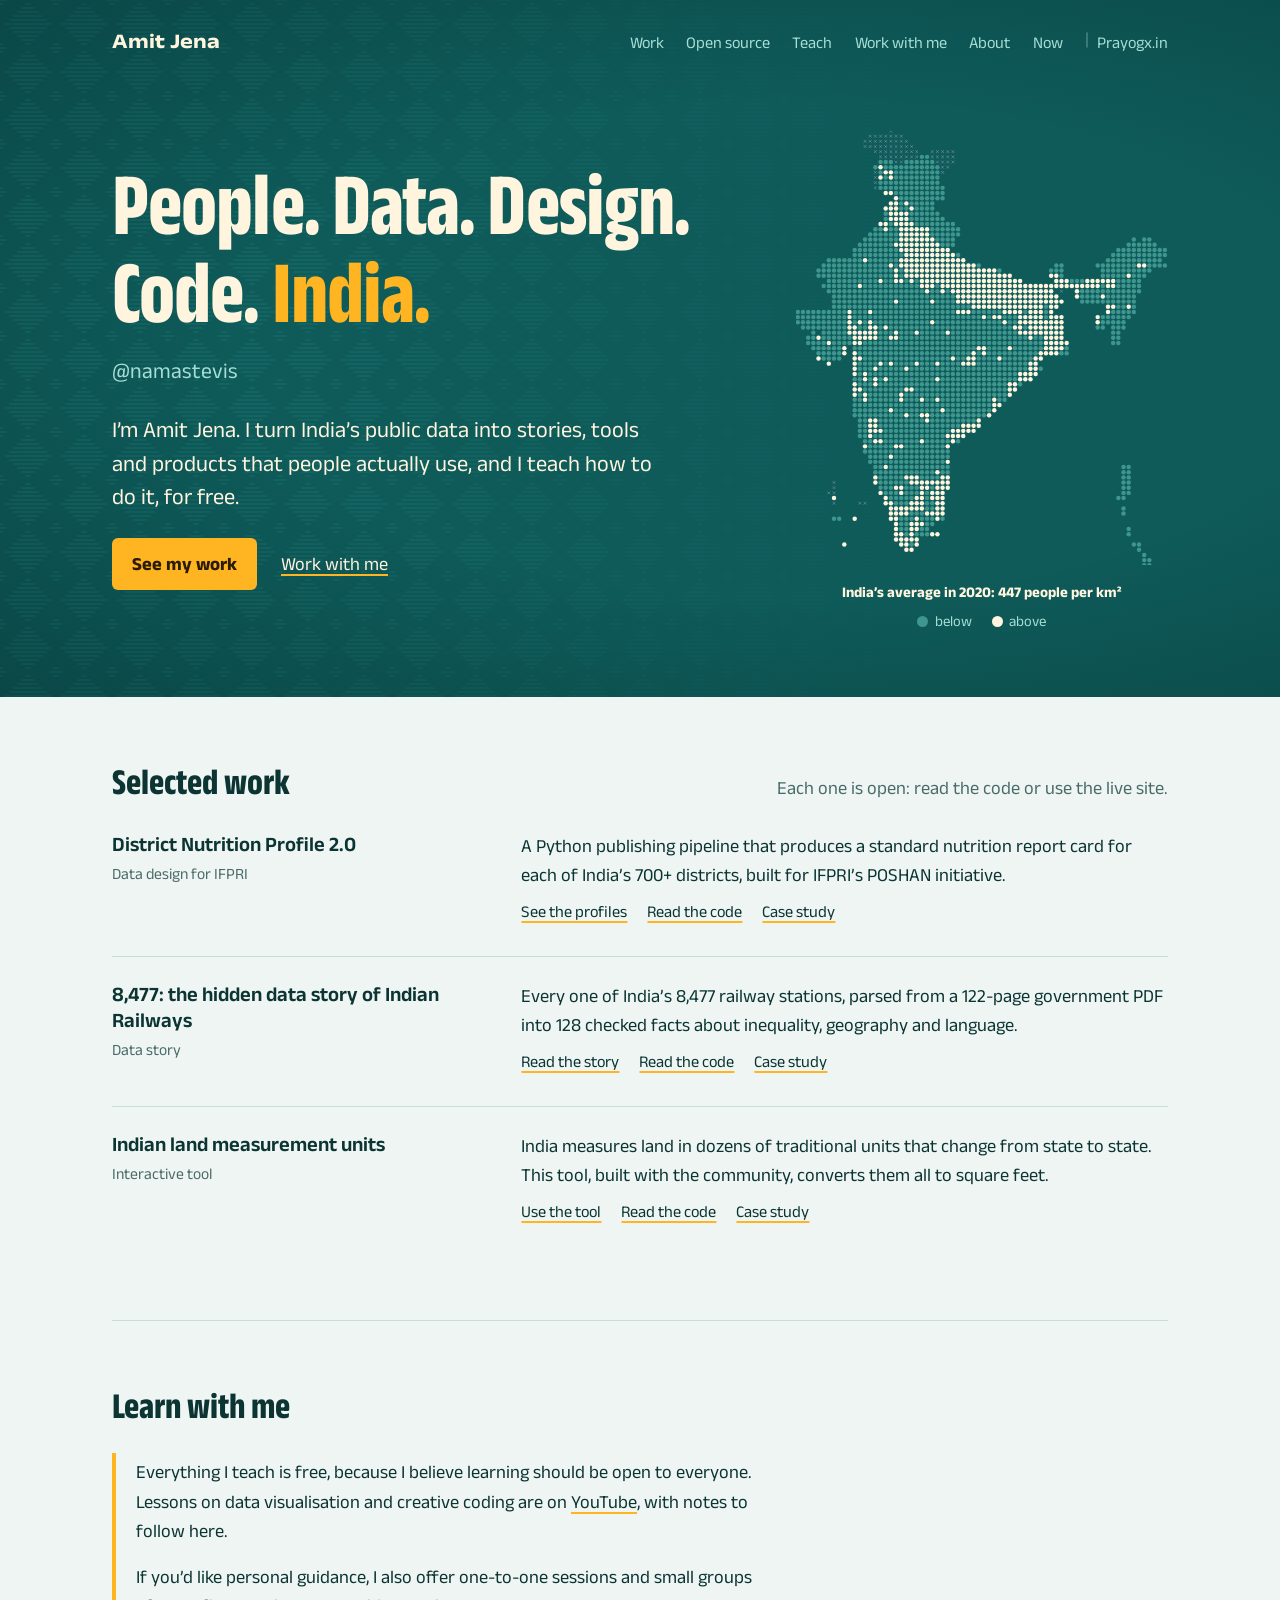
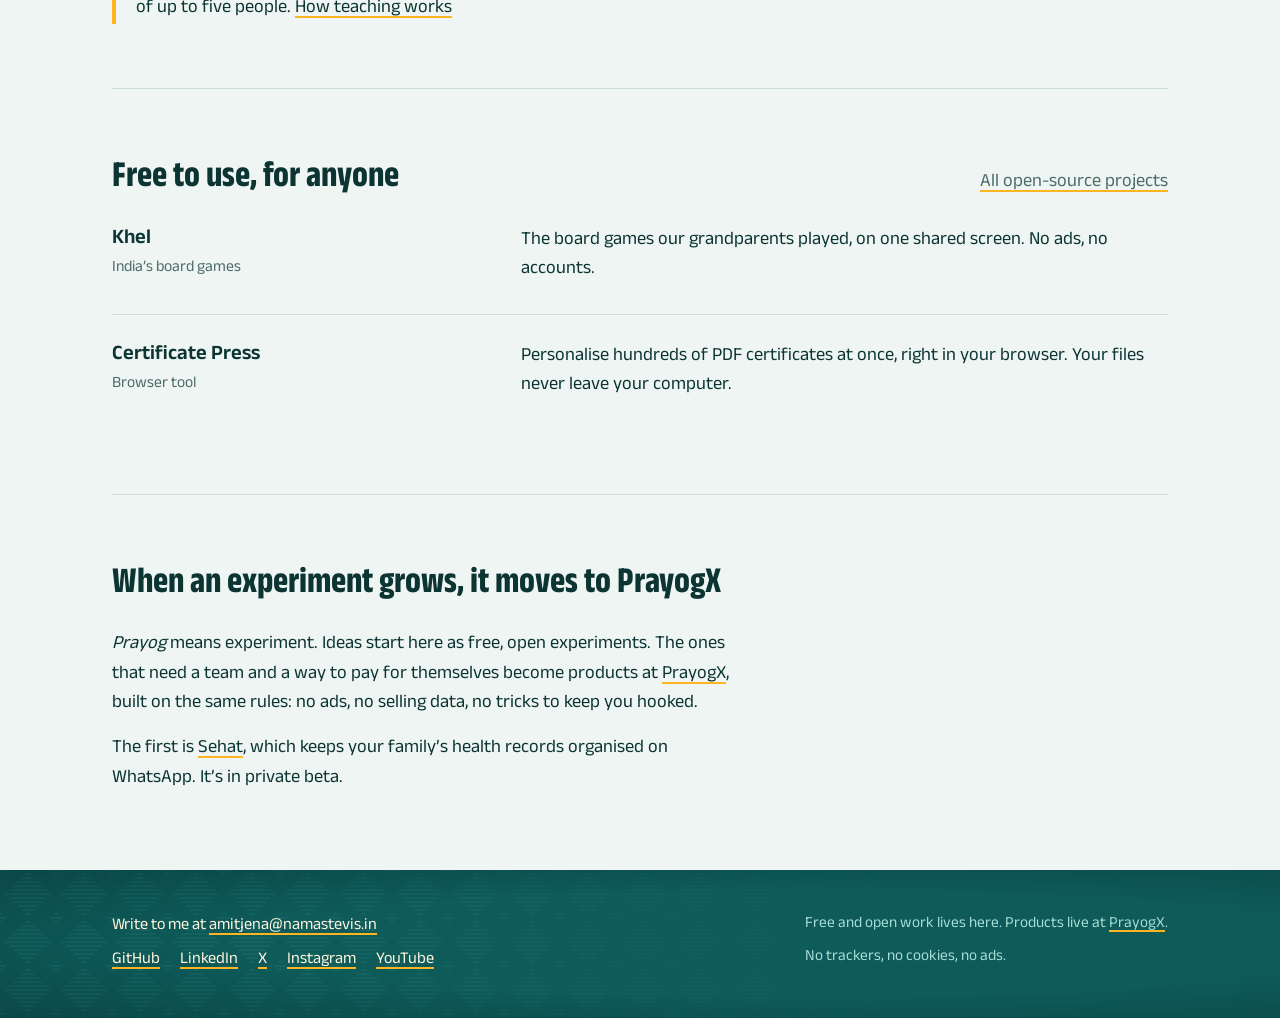
==== commit dcf56b38: "Add Prayogx.in link to header nav Co-Authored-By: Claude Sonnet 5 <noreply@anthropic.com>" ====
--- a/index.html
+++ b/index.html
@@ -32,6 +32,7 @@
       <a href="/work-with-me.html">Work with me</a>
       <a href="/about.html">About</a>
       <a href="/now.html">Now</a>
+      <span class="nav-sep" aria-hidden="true">|</span> <a href="https://prayogx.in" target="_blank" rel="noopener">Prayogx.in</a>
       </nav>
     </header>
     <section class="wrap hero">
--- a/styles.css
+++ b/styles.css
@@ -60,6 +60,7 @@
 .site-nav { display: flex; flex-wrap: wrap; gap: .25rem 1.4rem; font-size: 1.02rem; }
 .site-nav a { color: var(--cream-soft); text-decoration: none; padding-block: .25rem; }
 .site-nav a:hover, .site-nav a[aria-current="page"] { color: var(--cream); text-decoration: underline; text-decoration-color: var(--marigold); }
+.site-nav .nav-sep { color: var(--cream-soft); opacity: .5; margin-right: -.9rem; }
 
 /* Hero */
 .hero { display: grid; grid-template-columns: minmax(0, 1fr); gap: 2rem; align-items: center; padding-block: clamp(1.5rem, 5vw, 3.5rem) clamp(2.5rem, 5vw, 4rem); }
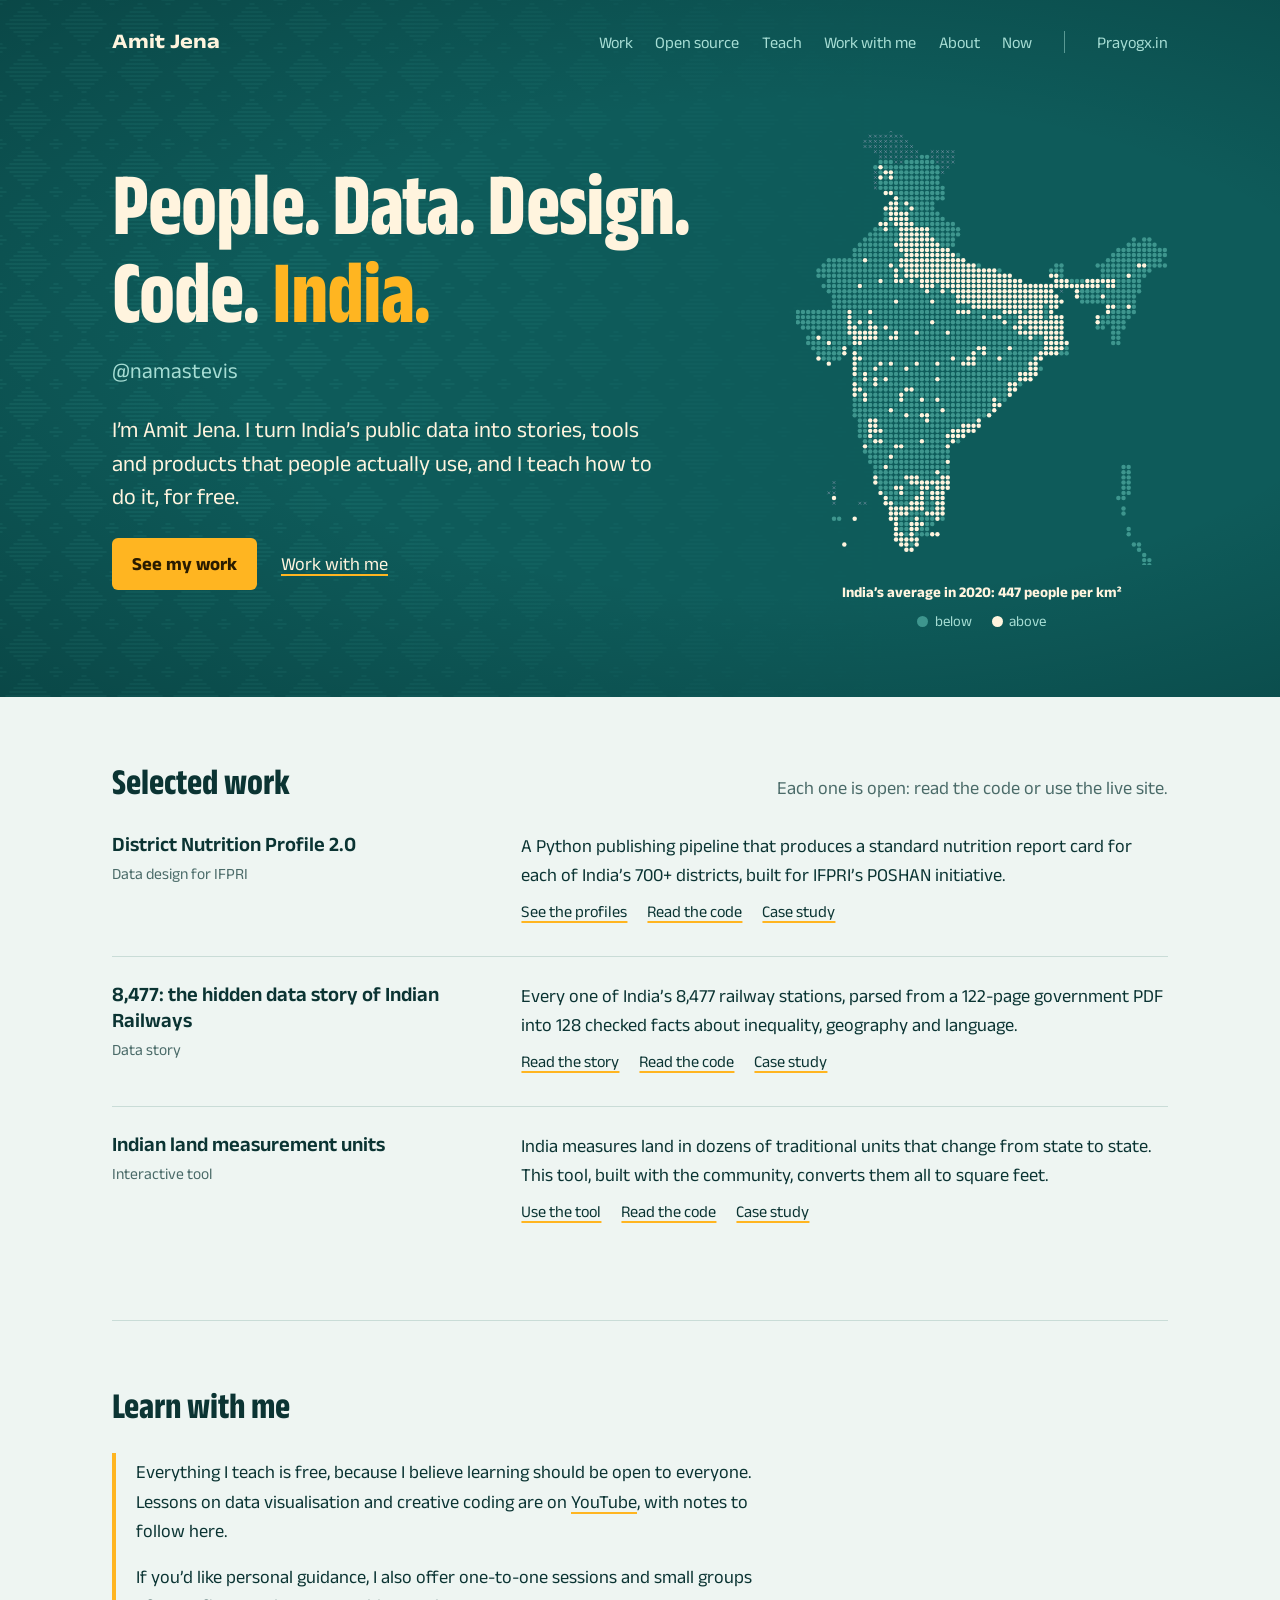
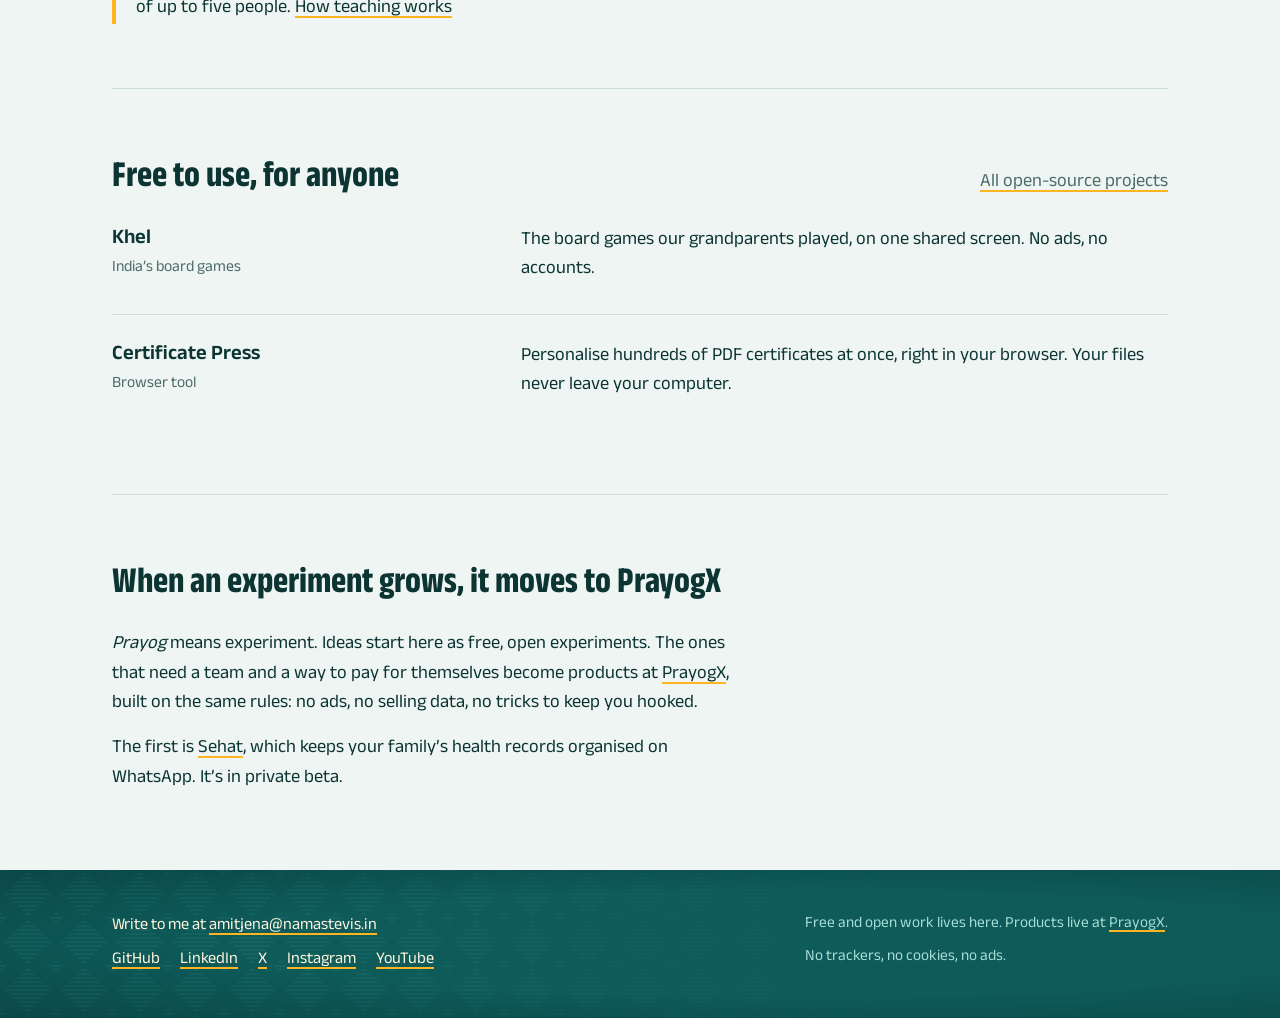
==== commit 1c367ce7: "Draw nav separator as a centered line instead of a text glyph Co-Authored-By: Claude Sonnet 5 <norep" ====
--- a/index.html
+++ b/index.html
@@ -32,7 +32,7 @@
       <a href="/work-with-me.html">Work with me</a>
       <a href="/about.html">About</a>
       <a href="/now.html">Now</a>
-      <span class="nav-sep" aria-hidden="true">|</span> <a href="https://prayogx.in" target="_blank" rel="noopener">Prayogx.in</a>
+      <span class="nav-sep" aria-hidden="true"></span> <a href="https://prayogx.in" target="_blank" rel="noopener">Prayogx.in</a>
       </nav>
     </header>
     <section class="wrap hero">
--- a/styles.css
+++ b/styles.css
@@ -57,10 +57,10 @@
 
 .site-head { display: flex; flex-wrap: wrap; align-items: baseline; justify-content: space-between; gap: .75rem 2rem; padding-block: 1.5rem 1rem; }
 .wordmark { font-variation-settings: "wdth" 115; font-weight: 700; font-size: 1.3rem; text-decoration: none; color: var(--cream); }
-.site-nav { display: flex; flex-wrap: wrap; gap: .25rem 1.4rem; font-size: 1.02rem; }
+.site-nav { display: flex; flex-wrap: wrap; align-items: center; gap: .25rem 1.4rem; font-size: 1.02rem; }
 .site-nav a { color: var(--cream-soft); text-decoration: none; padding-block: .25rem; }
 .site-nav a:hover, .site-nav a[aria-current="page"] { color: var(--cream); text-decoration: underline; text-decoration-color: var(--marigold); }
-.site-nav .nav-sep { color: var(--cream-soft); opacity: .5; margin-right: -.9rem; }
+.site-nav .nav-sep { width: 1px; height: 1.3em; background: var(--cream-soft); opacity: .5; margin-inline: .6rem; }
 
 /* Hero */
 .hero { display: grid; grid-template-columns: minmax(0, 1fr); gap: 2rem; align-items: center; padding-block: clamp(1.5rem, 5vw, 3.5rem) clamp(2.5rem, 5vw, 4rem); }
